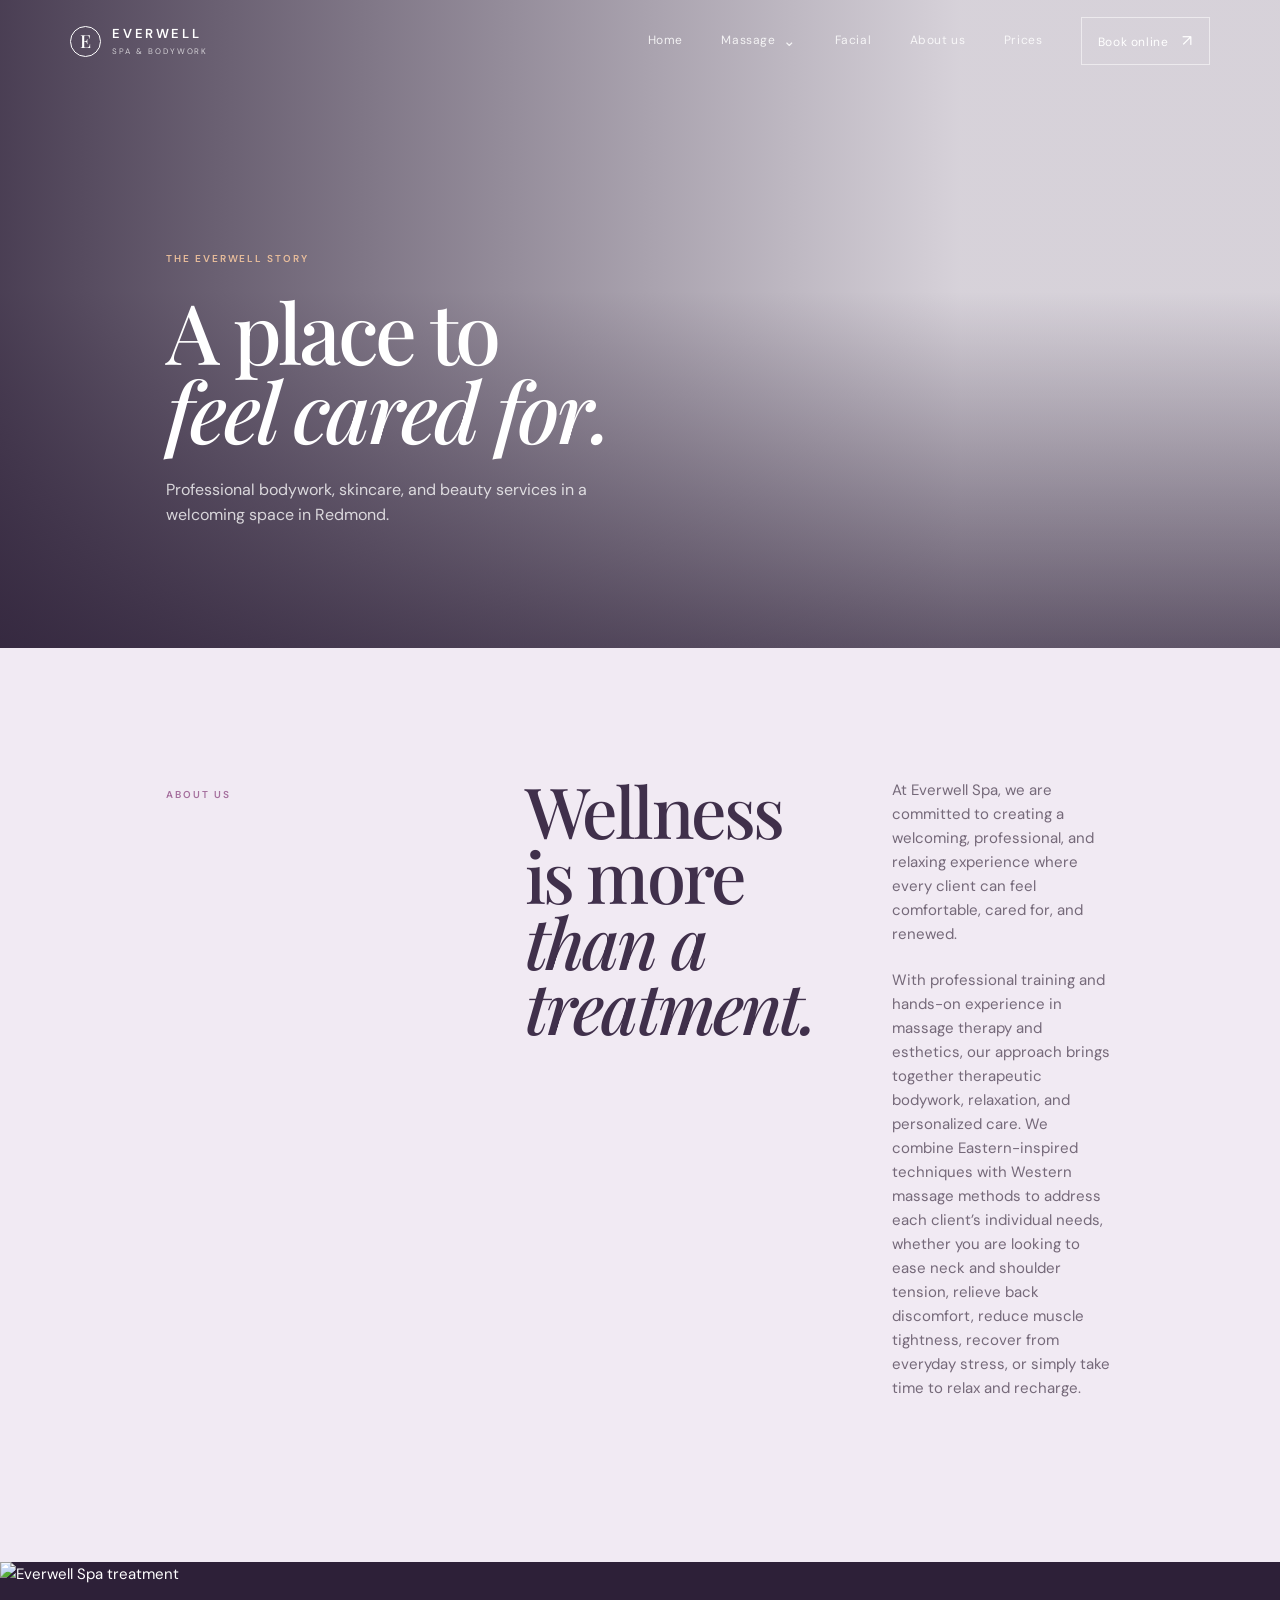
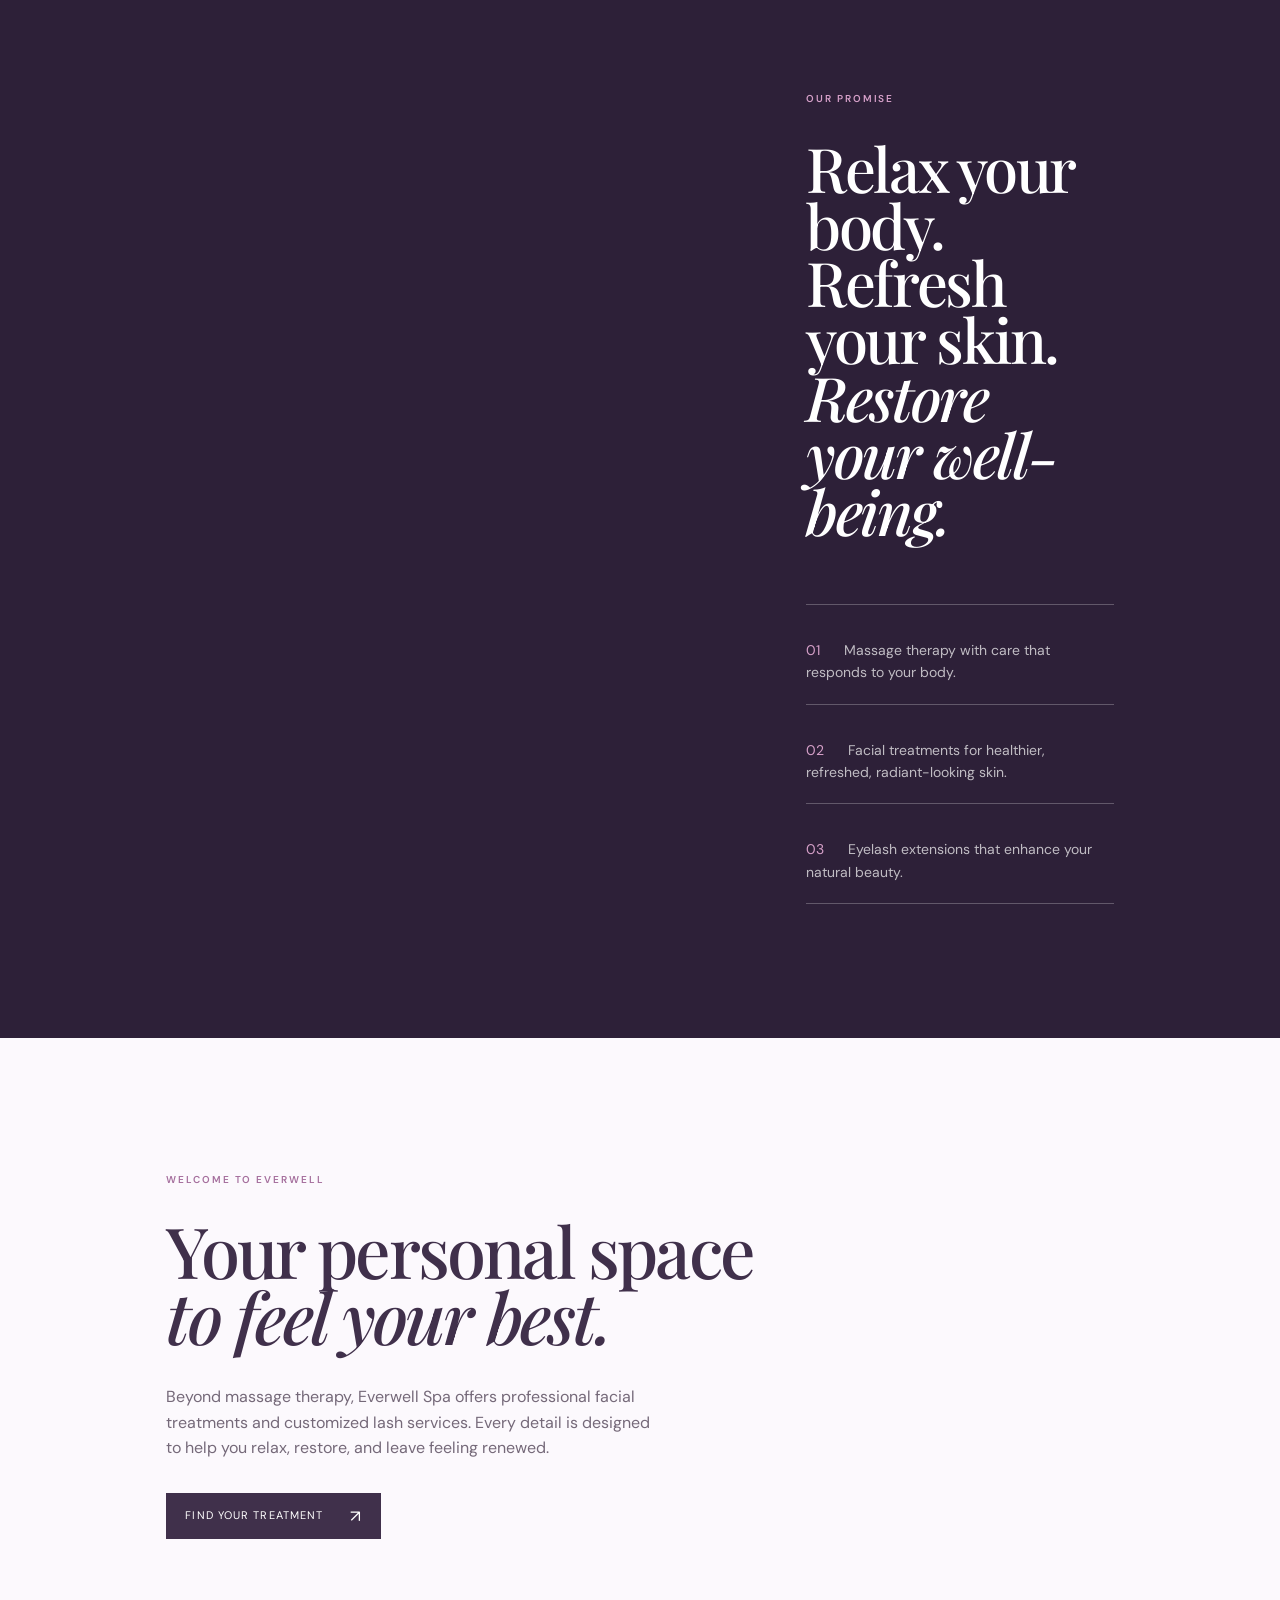
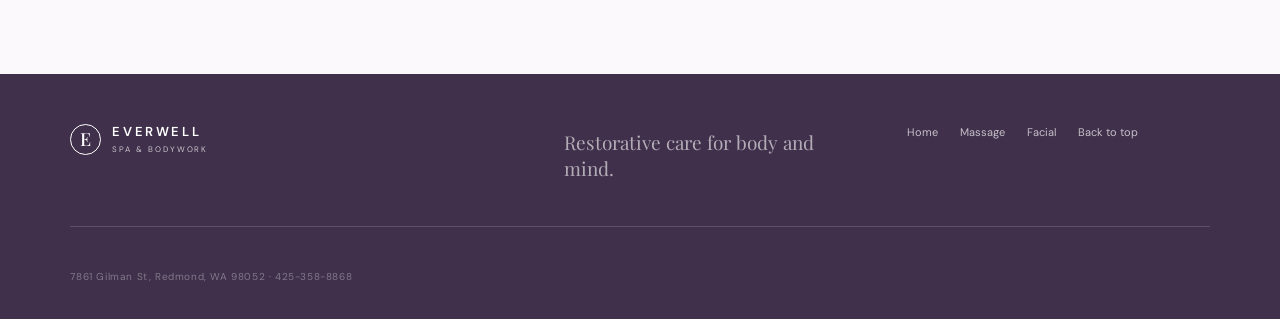
==== about-us.html @ 99bde838 "Build Everwell Spa website" ====
<!doctype html>
<html lang="en">
  <head><meta charset="UTF-8" /><meta name="viewport" content="width=device-width, initial-scale=1.0" /><meta name="description" content="Learn about the welcoming, professional care at Everwell Spa." /><title>About us | Everwell Spa</title><link rel="stylesheet" href="styles.css" /></head>
  <body class="inner-page">
    <header class="site-header inner-header" id="top"><a class="brand" href="index.html"><span class="brand-mark">E</span><span><strong>EVERWELL</strong><small>SPA & BODYWORK</small></span></a><button class="menu-toggle" type="button" aria-expanded="false" aria-controls="site-nav" aria-label="Open navigation"><span></span><span></span></button><nav class="site-nav" id="site-nav" aria-label="Primary navigation"><div class="nav-dropdown"><a class="nav-parent" href="massage-bellevue.html" aria-haspopup="true" aria-expanded="false">Massage <span class="nav-chevron">⌄</span></a><div class="dropdown-menu"><a href="massage-bellevue.html">Massage home</a><a href="swedish-massage.html">Swedish Massage</a><a href="deep-tissue-massage.html">Deep Tissue Massage</a><a href="pain-relief-massage.html">Pain Relief Massage</a><a href="massage-bellevue.html#prices">Lomi Lomi Massage</a><a href="massage-bellevue.html#prices">Lymphatic Detox</a></div></div><a href="facial.html">Facial</a><a href="about-us.html">About us</a><a class="nav-book" href="https://book.squareup.com/appointments/srhrxz4tf86o2h/location/LR74321QV6Y6M/services" target="_blank" rel="noreferrer">Book online <span>↗</span></a></nav></header>
    <main><section class="page-hero about-hero"><div class="page-hero-image"></div><div class="page-hero-overlay"></div><div class="page-hero-content reveal"><p class="eyebrow">The Everwell story</p><h1>A place to<br /><em>feel cared for.</em></h1><p>Professional bodywork, skincare, and beauty services in a welcoming space in Redmond.</p></div></section>
      <section class="about-story section-pad"><div class="section-label">About us</div><div class="about-copy"><h2>Wellness is more<br /><em>than a treatment.</em></h2><div><p>At Everwell Spa, we are committed to creating a welcoming, professional, and relaxing experience where every client can feel comfortable, cared for, and renewed.</p><p>With professional training and hands-on experience in massage therapy and esthetics, our approach brings together therapeutic bodywork, relaxation, and personalized care. We combine Eastern-inspired techniques with Western massage methods to address each client’s individual needs, whether you are looking to ease neck and shoulder tension, relieve back discomfort, reduce muscle tightness, recover from everyday stress, or simply take time to relax and recharge.</p></div></div></section>
      <section class="about-values"><div class="about-value-image"><img src="https://static.wixstatic.com/media/cd5d0b_b638ef2383b34567a41d01e601de0f5a~mv2.jpg/v1/fill/w_980,h_720,al_c,q_85,enc_avif,quality_auto/cd5d0b_b638ef2383b34567a41d01e601de0f5a~mv2.jpg" alt="Everwell Spa treatment" loading="lazy" /></div><div class="about-value-content section-pad"><div class="section-label">Our promise</div><h2>Relax your body.<br />Refresh your skin.<br /><em>Restore your well-being.</em></h2><div class="value-lines"><p><b>01</b> Massage therapy with care that responds to your body.</p><p><b>02</b> Facial treatments for healthier, refreshed, radiant-looking skin.</p><p><b>03</b> Eyelash extensions that enhance your natural beauty.</p></div></div></section>
      <section class="welcome-section section-pad"><div class="section-label">Welcome to Everwell</div><h2>Your personal space<br /><em>to feel your best.</em></h2><p>Beyond massage therapy, Everwell Spa offers professional facial treatments and customized lash services. Every detail is designed to help you relax, restore, and leave feeling renewed.</p><a class="button button-dark" href="https://book.squareup.com/appointments/srhrxz4tf86o2h/location/LR74321QV6Y6M/services" target="_blank" rel="noreferrer">Find your treatment <span>↗</span></a></section></main>
    <footer class="site-footer"><a class="brand footer-brand" href="index.html"><span class="brand-mark">E</span><span><strong>EVERWELL</strong><small>SPA & BODYWORK</small></span></a><p>Restorative care for body and mind.</p><div class="footer-right"><a href="index.html">Home</a><a href="massage-bellevue.html">Massage</a><a href="facial.html">Facial</a><a href="#top">Back to top</a></div><small class="copyright">7861 Gilman St, Redmond, WA 98052 · 425-358-8868</small></footer><script src="script.js"></script>
  </body>
</html>
---- styles.css ----
@import url('https://fonts.googleapis.com/css2?family=DM+Sans:wght@400;500;600&family=Playfair+Display:ital,wght@0,500;0,600;1,500;1,600&display=swap');

:root { --ink: #40304b; --deep: #2d2038; --cream: #f1eaf3; --paper: #fcf9fd; --copper: #a56f9d; --muted: #756979; --line: rgba(64,48,75,.18); --serif: 'Playfair Display', Georgia, serif; --sans: 'DM Sans', Helvetica, sans-serif; }
* { box-sizing: border-box; }
html { scroll-behavior: smooth; }
body { margin: 0; background: var(--paper); color: var(--ink); font-family: var(--sans); font-size: 15px; line-height: 1.6; }
::selection { background: var(--copper); color: white; }
a { color: inherit; text-decoration: none; }
.site-header { height: 82px; padding: 0 5.5vw; display: flex; align-items: center; justify-content: space-between; position: absolute; top: 0; z-index: 5; width: 100%; color: white; }
.brand { display: inline-flex; align-items: center; gap: 11px; letter-spacing: .08em; line-height: 1; }
.brand-mark { border: 1px solid currentColor; width: 31px; height: 31px; border-radius: 50%; display: grid; place-items: center; font: 500 18px var(--serif); letter-spacing: 0; }
.brand strong, .brand small { display: block; }.brand strong { font-size: 13px; font-weight: 600; letter-spacing: .2em; }.brand small { font-size: 8px; letter-spacing: .24em; margin-top: 7px; opacity: .72; }
.site-nav { display: flex; gap: clamp(22px, 3vw, 48px); align-items: center; font-size: 12px; letter-spacing: .05em; }.site-nav > a:not(.nav-book), .nav-parent { opacity: .85; transition: opacity .25s; }.site-nav > a:not(.nav-book):hover, .nav-parent:hover { opacity: 1; }.nav-book { border: 1px solid rgba(255,255,255,.55); padding: 10px 16px; transition: background .25s, color .25s; }.nav-book:hover { color: var(--ink); background: white; }.nav-book span { padding-left: 10px; font-size: 16px; }.menu-toggle { display: none; background: none; border: 0; color: white; }
.nav-dropdown { position: relative; height: 42px; display: flex; align-items: center; }.nav-parent { display: inline-flex; align-items: center; gap: 7px; }.nav-chevron { font-size: 15px; line-height: 1; transition: transform .2s; }.nav-dropdown:hover .nav-chevron, .nav-dropdown:focus-within .nav-chevron, .nav-dropdown.open .nav-chevron { transform: rotate(180deg); }.dropdown-menu { position: absolute; top: 39px; left: -18px; min-width: 220px; padding: 10px 0; background: var(--paper); color: var(--ink); box-shadow: 0 18px 35px rgba(45,32,56,.2); opacity: 0; visibility: hidden; transform: translateY(8px); transition: opacity .2s, transform .2s, visibility .2s; }.nav-dropdown:hover .dropdown-menu, .nav-dropdown:focus-within .dropdown-menu, .nav-dropdown.open .dropdown-menu { opacity: 1; visibility: visible; transform: translateY(0); }.dropdown-menu a { display: block; padding: 10px 18px; font-size: 11px; letter-spacing: .04em; white-space: nowrap; }.dropdown-menu a:hover, .dropdown-menu a:focus { background: var(--cream); color: var(--copper); outline: none; }
.hero { min-height: min(790px, 100vh); height: 800px; position: relative; display: flex; align-items: center; overflow: hidden; color: white; }.hero-image { position: absolute; inset: 0; background: url('https://static.wixstatic.com/media/11062b_701ecff590564465a24fc9c5f63f848a~mv2.jpeg/v1/fill/w_1800,h_1200,al_c,q_85,usm_0.66_1.00_0.01,enc_avif,quality_auto/%E7%A9%B4%E4%BD%8D%E6%8C%89%E6%91%A9.jpg') center/cover; transform: scale(1.01); }.hero-shade { position: absolute; inset: 0; background: linear-gradient(90deg, rgba(16,31,26,.82) 0%, rgba(16,31,26,.4) 48%, rgba(16,31,26,.12) 100%), linear-gradient(0deg, rgba(16,31,26,.5), transparent 45%); }.hero-content { position: relative; z-index: 1; margin-left: 13vw; max-width: 600px; padding-top: 50px; }.eyebrow, .section-label { text-transform: uppercase; letter-spacing: .19em; font-size: 10px; font-weight: 600; }.eyebrow { color: #e8bd9b; margin-bottom: 25px; }.hero h1, h2 { font: 500 clamp(3.6rem, 7vw, 7rem)/.93 var(--serif); letter-spacing: -.04em; margin: 0; }.hero h1 em, h2 em, h3 em { font-style: italic; font-weight: 500; }.hero-copy { max-width: 380px; margin: 34px 0 34px; font-size: 16px; color: rgba(255,255,255,.82); }.button { display: inline-flex; align-items: center; gap: 27px; padding: 14px 19px; font-size: 11px; letter-spacing: .1em; text-transform: uppercase; transition: transform .25s, background .25s; }.button:hover { transform: translateY(-3px); }.button span { font-size: 17px; line-height: 0; }.button-light { background: var(--cream); color: var(--ink); }.hero-note { position: absolute; left: 5.5vw; bottom: 35px; display: flex; align-items: center; gap: 12px; font-size: 10px; letter-spacing: .16em; text-transform: uppercase; opacity: .8; }.line { display: block; height: 1px; width: 40px; background: currentColor; }.scroll-cue { position: absolute; right: 5.5vw; bottom: 35px; display: flex; gap: 15px; align-items: center; font-size: 9px; letter-spacing: .15em; text-transform: uppercase; transform: rotate(90deg) translateX(100%); transform-origin: right center; }.scroll-line { width: 55px; height: 1px; background: white; }
.section-pad { padding-left: 13vw; padding-right: 13vw; }.intro { min-height: 520px; display: grid; grid-template-columns: 1fr 2fr .7fr; gap: 5vw; padding-top: 125px; padding-bottom: 115px; background: var(--paper); }.section-label { color: var(--copper); padding-top: 9px; }.intro-copy h2, .promise h2, .visit h2 { font-size: clamp(3rem, 5.3vw, 5.3rem); }.intro-copy p { max-width: 450px; margin: 36px 0 27px; color: var(--muted); font-size: 16px; }.text-link { display: inline-flex; gap: 14px; color: var(--ink); border-bottom: 1px solid var(--ink); padding-bottom: 5px; font-size: 11px; text-transform: uppercase; letter-spacing: .14em; }.text-link span { font-size: 17px; line-height: 10px; }.intro-aside { border-top: 1px solid var(--line); padding-top: 16px; margin-top: 10px; }.aside-number { font: 20px var(--serif); color: var(--copper); }.intro-aside p { margin-top: 31px; font-family: var(--serif); font-size: 20px; line-height: 1.25; }
.treatments { background: var(--deep); color: white; padding-top: 120px; }.treatments-head { display: grid; grid-template-columns: 1fr 2fr; gap: 5vw; padding-bottom: 70px; }.treatments-head .section-label { color: #d29a75; }.treatments h2 { font-size: clamp(3rem, 5.5vw, 5.2rem); }.section-intro { max-width: 390px; color: rgba(255,255,255,.62); margin: 28px 0 0; }.treatment-grid { display: grid; grid-template-columns: 1.15fr 1fr 1fr; gap: 2px; background: rgba(255,255,255,.18); }.treatment-card { min-height: 605px; position: relative; overflow: hidden; background: var(--deep); }.treatment-card img { position: absolute; inset: 0; width: 100%; height: 100%; object-fit: cover; filter: saturate(.76); transition: transform .8s cubic-bezier(.2,.7,.2,1), filter .5s; }.treatment-card:hover img { transform: scale(1.05); filter: saturate(1); }.treatment-card:after { content: ''; position: absolute; inset: 0; background: linear-gradient(0deg, rgba(13,27,22,.92), rgba(13,27,22,.08) 65%); }.treatment-overlay { position: absolute; z-index: 1; bottom: 0; padding: 36px 38px; }.treatment-overlay > span { color: #d6a27e; font-size: 11px; letter-spacing: .13em; }.treatment-overlay h3 { font: 500 clamp(2.3rem, 4vw, 4rem)/.95 var(--serif); letter-spacing: -.03em; margin: 22px 0 20px; }.treatment-overlay p { color: rgba(255,255,255,.7); max-width: 270px; margin: 0 0 27px; font-size: 14px; }.treatment-overlay a { border-top: 1px solid rgba(255,255,255,.42); display: flex; justify-content: space-between; padding-top: 13px; max-width: 230px; font-size: 10px; letter-spacing: .13em; text-transform: uppercase; }.treatment-overlay a span { font-size: 17px; line-height: 9px; }.service-strip { display: flex; justify-content: space-between; gap: 18px; color: rgba(255,255,255,.53); text-transform: uppercase; letter-spacing: .15em; font-size: 9px; padding: 22px 5.5vw; }
.promise { display: grid; grid-template-columns: .85fr 1.15fr; gap: 10vw; padding-top: 140px; padding-bottom: 150px; background: var(--cream); }.promise-image { height: 670px; overflow: hidden; }.promise-image img { width: 100%; height: 100%; object-fit: cover; }.promise-content { padding-top: 45px; }.promise h2 { margin-top: 26px; }.promise-lead { font: 20px/1.42 var(--serif); max-width: 475px; margin: 33px 0 58px; }.promise-list { border-top: 1px solid var(--line); }.promise-list > div { display: grid; grid-template-columns: 50px 1fr; gap: 14px; padding: 24px 0; border-bottom: 1px solid var(--line); }.promise-list > div > span { color: var(--copper); font-size: 11px; letter-spacing: .12em; }.promise-list h3 { margin: 0; font-size: 14px; font-weight: 600; }.promise-list p { color: var(--muted); margin: 6px 0 0; font-size: 13px; max-width: 430px; }
.visit { min-height: 650px; display: grid; grid-template-columns: 1fr 1fr; background: var(--paper); }.visit-map { position: relative; overflow: hidden; background-color: #dce2dc; background-image: linear-gradient(34deg, transparent 48%, rgba(29,45,39,.12) 49%, transparent 50%), linear-gradient(118deg, transparent 47%, rgba(29,45,39,.09) 48%, transparent 49%), linear-gradient(8deg, transparent 45%, rgba(29,45,39,.08) 46%, transparent 47%); background-size: 165px 125px, 210px 190px, 250px 185px; }.map-cross { position: absolute; height: 1px; width: 300px; background: rgba(29,45,39,.2); transform: rotate(43deg); }.cross-one { left: 17%; top: 28%; }.cross-two { right: 7%; bottom: 30%; transform: rotate(-31deg); }.map-ring { position: absolute; width: 240px; height: 240px; border: 1px solid rgba(184,120,77,.7); border-radius: 50%; top: 29%; left: 34%; }.map-ring:after { content: ''; position: absolute; inset: 24px; border: 1px solid rgba(184,120,77,.35); border-radius: 50%; }.map-label { position: absolute; left: calc(34% + 69px); top: calc(29% + 107px); color: var(--ink); font: 18px var(--serif); transform: rotate(-7deg); }.visit-content { padding-top: 115px; }.visit h2 { margin-top: 26px; }.visit-content > p { color: var(--muted); max-width: 390px; margin: 30px 0; }.visit address { font: 18px/1.45 var(--serif); font-style: normal; }.visit-actions { display: flex; align-items: center; gap: 32px; margin-top: 40px; }.button-dark { background: var(--ink); color: white; }.phone-link { border-bottom: 1px solid var(--ink); padding-bottom: 4px; font-size: 12px; letter-spacing: .06em; }
.site-footer { background: var(--ink); color: white; padding: 50px 5.5vw 34px; display: grid; grid-template-columns: 1.5fr 1fr 1fr; gap: 40px; align-items: start; }.footer-brand { align-self: start; }.site-footer p { color: rgba(255,255,255,.6); margin: 5px 0; font: 19px var(--serif); }.footer-right { display: flex; gap: 22px; font-size: 11px; color: rgba(255,255,255,.7); }.copyright { grid-column: 1 / -1; color: rgba(255,255,255,.35); font-size: 10px; letter-spacing: .06em; padding-top: 42px; border-top: 1px solid rgba(255,255,255,.16); }
.reveal { opacity: 0; transform: translateY(24px); transition: opacity .75s ease-out, transform .75s ease-out; }.reveal.visible { opacity: 1; transform: none; }
@media (max-width: 800px) { .site-header { height: 72px; padding: 0 6vw; }.menu-toggle { display: flex; flex-direction: column; gap: 6px; padding: 10px 0 10px 10px; cursor: pointer; }.menu-toggle span { display: block; width: 24px; height: 1px; background: currentColor; transition: transform .25s; }.site-nav { position: absolute; top: 72px; right: 6vw; left: 6vw; padding: 25px; display: none; flex-direction: column; align-items: stretch; gap: 20px; background: var(--paper); color: var(--ink); box-shadow: 0 12px 30px rgba(0,0,0,.12); }.site-nav.open { display: flex; }.nav-dropdown { height: auto; display: block; }.nav-parent { justify-content: space-between; width: 100%; opacity: 1; }.dropdown-menu { position: static; display: none; opacity: 1; visibility: visible; transform: none; box-shadow: none; background: var(--cream); margin-top: 12px; }.nav-dropdown.open .dropdown-menu { display: block; }.dropdown-menu a { padding: 12px 16px; }.nav-book { text-align: center; border-color: var(--ink); }.hero { min-height: 700px; height: 88vh; }.hero-content { margin-left: 8vw; margin-right: 8vw; }.hero h1 { font-size: clamp(3.4rem, 14vw, 5.5rem); }.hero-copy { font-size: 14px; max-width: 300px; }.hero-note { left: 8vw; bottom: 28px; }.scroll-cue { display: none; }.section-pad { padding-left: 8vw; padding-right: 8vw; }.intro { display: block; padding-top: 85px; padding-bottom: 85px; }.intro-copy { margin-top: 45px; }.intro-copy p { margin-top: 28px; font-size: 15px; }.intro-aside { margin-top: 60px; max-width: 230px; }.treatments { padding-top: 85px; }.treatments-head { display: block; padding-bottom: 46px; }.treatments-head > div:last-child { margin-top: 42px; }.treatment-grid { display: block; }.treatment-card { min-height: 540px; margin-bottom: 2px; }.treatment-overlay { padding: 28px 8vw; }.treatment-overlay h3 { font-size: 3rem; }.service-strip { flex-wrap: wrap; padding: 22px 8vw; line-height: 1.4; }.promise { display: block; padding-top: 85px; padding-bottom: 90px; }.promise-image { height: 460px; margin-bottom: 65px; }.promise-content { padding-top: 0; }.promise-lead { font-size: 18px; margin-bottom: 42px; }.visit { display: flex; flex-direction: column-reverse; }.visit-map { min-height: 380px; }.visit-content { padding-top: 82px; padding-bottom: 85px; }.visit-actions { flex-wrap: wrap; margin-top: 32px; gap: 23px; }.site-footer { display: block; padding: 43px 8vw 30px; }.site-footer p { margin: 30px 0; }.footer-right { flex-wrap: wrap; }.copyright { display: block; margin-top: 43px; }.brand strong { font-size: 12px; } }
@media (prefers-reduced-motion: reduce) { html { scroll-behavior: auto; }.reveal { opacity: 1; transform: none; transition: none; }.treatment-card img, .button { transition: none; } }

/* Shared inner-page layouts */
.inner-page { background: var(--paper); }.inner-header { position: absolute; }.page-hero { min-height: 620px; height: 72vh; position: relative; display: flex; align-items: end; overflow: hidden; color: white; }.page-hero-image { position: absolute; inset: 0; background-position: center; background-size: cover; }.massage-hero .page-hero-image { background-image: url('https://static.wixstatic.com/media/cd5d0b_b638ef2383b34567a41d01e601de0f5a~mv2.jpg/v1/fill/w_1600,h_1000,al_c,q_85,enc_avif,quality_auto/cd5d0b_b638ef2383b34567a41d01e601de0f5a~mv2.jpg'); }.facial-hero .page-hero-image { background-image: url('https://static.wixstatic.com/media/11062b_ef638a1bfa2f4cfe912e440c74a0d75c~mv2.jpg/v1/fill/w_1600,h_1000,al_c,q_85,enc_avif,quality_auto/11062b_ef638a1bfa2f4cfe912e440c74a0d75c~mv2.jpg'); }.about-hero .page-hero-image { background-image: url('https://static.wixstatic.com/media/11062b_4c246fea03464ad49f456f1b60b57f42~mv2.jpg/v1/fill/w_1600,h_1000,al_c,q_85,enc_avif,quality_auto/11062b_4c246fea03464ad49f456f1b60b57f42~mv2.jpg'); }.page-hero-overlay { position: absolute; inset: 0; background: linear-gradient(90deg, rgba(45,32,56,.86), rgba(45,32,56,.18) 75%), linear-gradient(0deg, rgba(45,32,56,.7), transparent 55%); }.page-hero-content { position: relative; z-index: 1; margin: 0 13vw 90px; max-width: 700px; }.page-hero h1 { font: 500 clamp(3.5rem, 6.5vw, 6.8rem)/.94 var(--serif); letter-spacing: -.04em; margin: 18px 0 28px; }.page-hero-content > p:last-of-type { max-width: 450px; color: rgba(255,255,255,.78); font-size: 16px; margin-bottom: 30px; }
.benefit-section { padding-top: 120px; padding-bottom: 130px; background: var(--cream); }.benefit-grid { margin-left: 25%; margin-top: 52px; display: grid; grid-template-columns: 1fr 1fr; gap: 0 7vw; }.benefit-grid article { border-top: 1px solid var(--line); padding: 22px 0 42px; }.benefit-grid article > span { color: var(--copper); font-size: 11px; letter-spacing: .12em; }.benefit-grid h2 { font-size: clamp(2.1rem, 3.2vw, 3.4rem); margin: 25px 0 22px; }.benefit-grid p { max-width: 330px; color: var(--muted); font-size: 14px; margin: 0; }
.service-menu { background: var(--deep); color: white; display: grid; grid-template-columns: 1fr 1fr; gap: 8vw; padding-top: 125px; padding-bottom: 130px; }.service-menu .section-label { color: #d6a0c9; }.service-menu h2 { margin-top: 35px; font-size: clamp(3.5rem, 5.6vw, 5.5rem); }.service-links { padding-top: 15px; }.service-links a { display: flex; align-items: center; justify-content: space-between; border-bottom: 1px solid rgba(255,255,255,.27); padding: 24px 0; font: 22px var(--serif); transition: color .25s, padding .25s; }.service-links a:hover { color: #dbadd1; padding-left: 10px; }.service-links b { font: 18px var(--sans); color: #d6a0c9; }
.price-section { padding-top: 120px; padding-bottom: 125px; }.price-list { margin: 45px 0 0 25%; border-top: 1px solid var(--line); }.price-row { display: flex; justify-content: space-between; align-items: center; gap: 30px; border-bottom: 1px solid var(--line); padding: 23px 0; }.price-row h3 { font-size: 16px; margin: 0; }.price-row p { color: var(--muted); font-size: 12px; margin: 4px 0 0; }.price-row strong { font: 19px var(--serif); white-space: nowrap; }.price-row strong small { font: 12px var(--sans); color: var(--muted); }
.cta-band { display: flex; align-items: end; justify-content: space-between; gap: 30px; padding: 95px 13vw; background: var(--deep); color: white; }.cta-band .section-label { color: #d6a0c9; }.cta-band h2 { margin-top: 28px; font-size: clamp(3.3rem, 5.2vw, 5rem); }
.facial-intro { display: grid; grid-template-columns: 1fr 2fr; gap: 5vw; padding-top: 125px; padding-bottom: 110px; background: var(--cream); }.facial-intro-copy h2, .skin-needs h2, .about-story h2, .welcome-section h2 { font-size: clamp(3.1rem, 5.5vw, 5.5rem); }.facial-intro-copy p { max-width: 520px; color: var(--muted); font-size: 16px; margin: 33px 0 0; }.facial-grid { display: grid; grid-template-columns: 1fr 1fr; gap: 2px; padding-left: 8vw; padding-right: 8vw; background: var(--paper); }.facial-grid article { padding-bottom: 52px; }.facial-grid article img { display: block; width: 100%; height: 480px; object-fit: cover; margin-bottom: 26px; }.facial-grid article:nth-child(2n) { padding-top: 110px; }.facial-grid h3 { font: 500 32px var(--serif); margin: 0 0 8px; }.facial-grid h3 em { font-style: italic; }.facial-grid p { max-width: 310px; color: var(--muted); font-size: 14px; margin: 0; }.skin-needs { display: grid; grid-template-columns: 1fr 2fr; gap: 5vw; padding-top: 120px; padding-bottom: 130px; background: var(--cream); }.skin-needs-content ul { columns: 2; padding: 0; margin: 0 0 35px; list-style: none; border-top: 1px solid var(--line); }.skin-needs-content li { border-bottom: 1px solid var(--line); padding: 14px 0; font-size: 14px; break-inside: avoid; }.skin-needs-content li:before { content: '•'; color: var(--copper); margin-right: 10px; }.skin-needs-content > p { color: var(--muted); max-width: 500px; font-size: 14px; }
.about-story { display: grid; grid-template-columns: 1fr 2fr; gap: 5vw; padding-top: 130px; padding-bottom: 140px; background: var(--cream); }.about-copy { display: grid; grid-template-columns: 1fr 1fr; gap: 6vw; }.about-copy h2 { margin: 0; }.about-copy p { color: var(--muted); font-size: 15px; margin: 0 0 22px; }.about-values { display: grid; grid-template-columns: 1fr 1fr; background: var(--deep); color: white; }.about-value-image { min-height: 650px; }.about-value-image img { width: 100%; height: 100%; object-fit: cover; }.about-value-content { padding-top: 120px; padding-bottom: 120px; }.about-value-content .section-label { color: #d6a0c9; }.about-value-content h2 { font-size: clamp(2.9rem, 4.8vw, 4.8rem); margin-top: 32px; }.value-lines { margin-top: 65px; border-top: 1px solid rgba(255,255,255,.25); }.value-lines p { border-bottom: 1px solid rgba(255,255,255,.25); padding: 20px 0; color: rgba(255,255,255,.7); font-size: 14px; }.value-lines b { color: #d6a0c9; margin-right: 20px; font-weight: 400; }.welcome-section { padding-top: 125px; padding-bottom: 135px; }.welcome-section h2 { margin-top: 30px; }.welcome-section > p { max-width: 490px; color: var(--muted); font-size: 16px; margin: 35px 0 32px; }
.detail-hero { min-height: 580px; height: 68vh; position: relative; display: flex; align-items: end; overflow: hidden; color: white; background-position: center; background-size: cover; }.swedish-detail { background-image: url('https://static.wixstatic.com/media/cd5d0b_62c6dcdee788470e8741163ac56c5c6e~mv2.jpg/v1/fill/w_1600,h_700,al_c,q_80,enc_avif,quality_auto/1751484974657.jpg'); }.deep-detail { background-image: url('https://static.wixstatic.com/media/cd5d0b_0706d866e4174e6b9c46711a4c97f51b~mv2.jpg/v1/fill/w_1600,h_700,al_c,q_80,enc_avif,quality_auto/deep-tissue-massage-shoreline.jpg'); }.pain-detail { background-image: url('https://static.wixstatic.com/media/cd5d0b_f00ed6d5220c4dc69475ea10645d7dd3~mv2.jpg/v1/fill/w_1600,h_700,al_c,q_80,enc_avif,quality_auto/1752543913063.jpg'); }.detail-benefits { padding-top: 120px; padding-bottom: 125px; background: var(--cream); }
.price-hero .page-hero-image { background-image: url('https://static.wixstatic.com/media/11062b_ef638a1bfa2f4cfe912e440c74a0d75c~mv2.jpg/v1/fill/w_1800,h_1100,al_c,q_85,enc_avif,quality_auto/11062b_ef638a1bfa2f4cfe912e440c74a0d75c~mv2.jpg'); }.price-intro { display: grid; grid-template-columns: 1fr 1fr; gap: 8vw; margin: 45px 0 65px 25%; align-items: end; }.price-intro h2 { font-size: clamp(3rem, 5vw, 5rem); }.price-intro p { max-width: 420px; color: var(--muted); font-size: 15px; margin: 0; }.standalone-prices .price-list { margin-top: 0; }.price-notes { display: grid; grid-template-columns: 1fr 2fr; gap: 5vw; padding-top: 110px; padding-bottom: 125px; background: var(--cream); }.price-notes h2 { margin-top: 27px; font-size: clamp(3rem, 5vw, 5rem); }.price-note-grid { display: grid; grid-template-columns: repeat(3, 1fr); gap: 2vw; border-top: 1px solid var(--line); }.price-note-grid article { border-bottom: 1px solid var(--line); padding: 22px 0 28px; }.price-note-grid h3 { font-size: 15px; margin: 0 0 12px; }.price-note-grid p { color: var(--muted); font-size: 13px; margin: 0; }
.price-hero .page-hero-image { background-image: url('https://static.wixstatic.com/media/11062b_132ee88e47e44f83a93686dcce38251a~mv2.jpg/v1/fill/w_1800,h_1100,al_c,q_85,enc_avif,quality_auto/%E7%83%AD%E7%9F%B3%E6%8C%89%E6%91%A9%E8%AA%B2%E7%A8%8B.jpg'); }.price-notes > div:first-child img { display: block; width: 100%; max-width: 280px; aspect-ratio: 3 / 2; object-fit: cover; margin-top: 48px; }.price-note-grid article { min-height: 125px; }
@media (max-width: 800px) { .page-hero { min-height: 680px; height: 88vh; }.page-hero-content { margin: 0 8vw 70px; }.page-hero h1 { font-size: clamp(3.4rem, 13vw, 5.2rem); }.benefit-section, .service-menu, .price-section, .facial-intro, .skin-needs, .about-story, .welcome-section, .price-notes { padding-top: 85px; padding-bottom: 85px; }.benefit-grid, .price-list { margin-left: 0; }.benefit-grid { display: block; margin-top: 45px; }.benefit-grid article { padding-bottom: 35px; }.service-menu { display: block; }.service-menu h2 { margin: 32px 0 35px; }.service-links a { font-size: 19px; }.price-intro { display: block; margin: 43px 0 45px; }.price-intro p { margin-top: 28px; }.price-row { align-items: start; padding: 19px 0; }.price-row strong { font-size: 16px; }.price-row strong small { display: block; margin-top: 2px; }.price-notes { display: block; }.price-notes h2 { margin-bottom: 43px; }.price-note-grid { display: block; }.price-note-grid article { padding: 19px 0 24px; }.cta-band { display: block; padding: 75px 8vw; }.cta-band .button { margin-top: 30px; }.facial-intro, .skin-needs, .about-story { display: block; }.facial-intro-copy, .skin-needs-content, .about-copy { margin-top: 43px; }.facial-grid { display: block; padding: 0 8vw; }.facial-grid article, .facial-grid article:nth-child(2n) { padding-top: 0; padding-bottom: 50px; }.facial-grid article img { height: 430px; }.skin-needs-content ul { columns: 1; }.about-copy { display: block; }.about-copy h2 { margin-bottom: 35px; }.about-values { display: block; }.about-value-image { min-height: 400px; }.about-value-content { padding-top: 85px; padding-bottom: 85px; }.value-lines { margin-top: 45px; } }
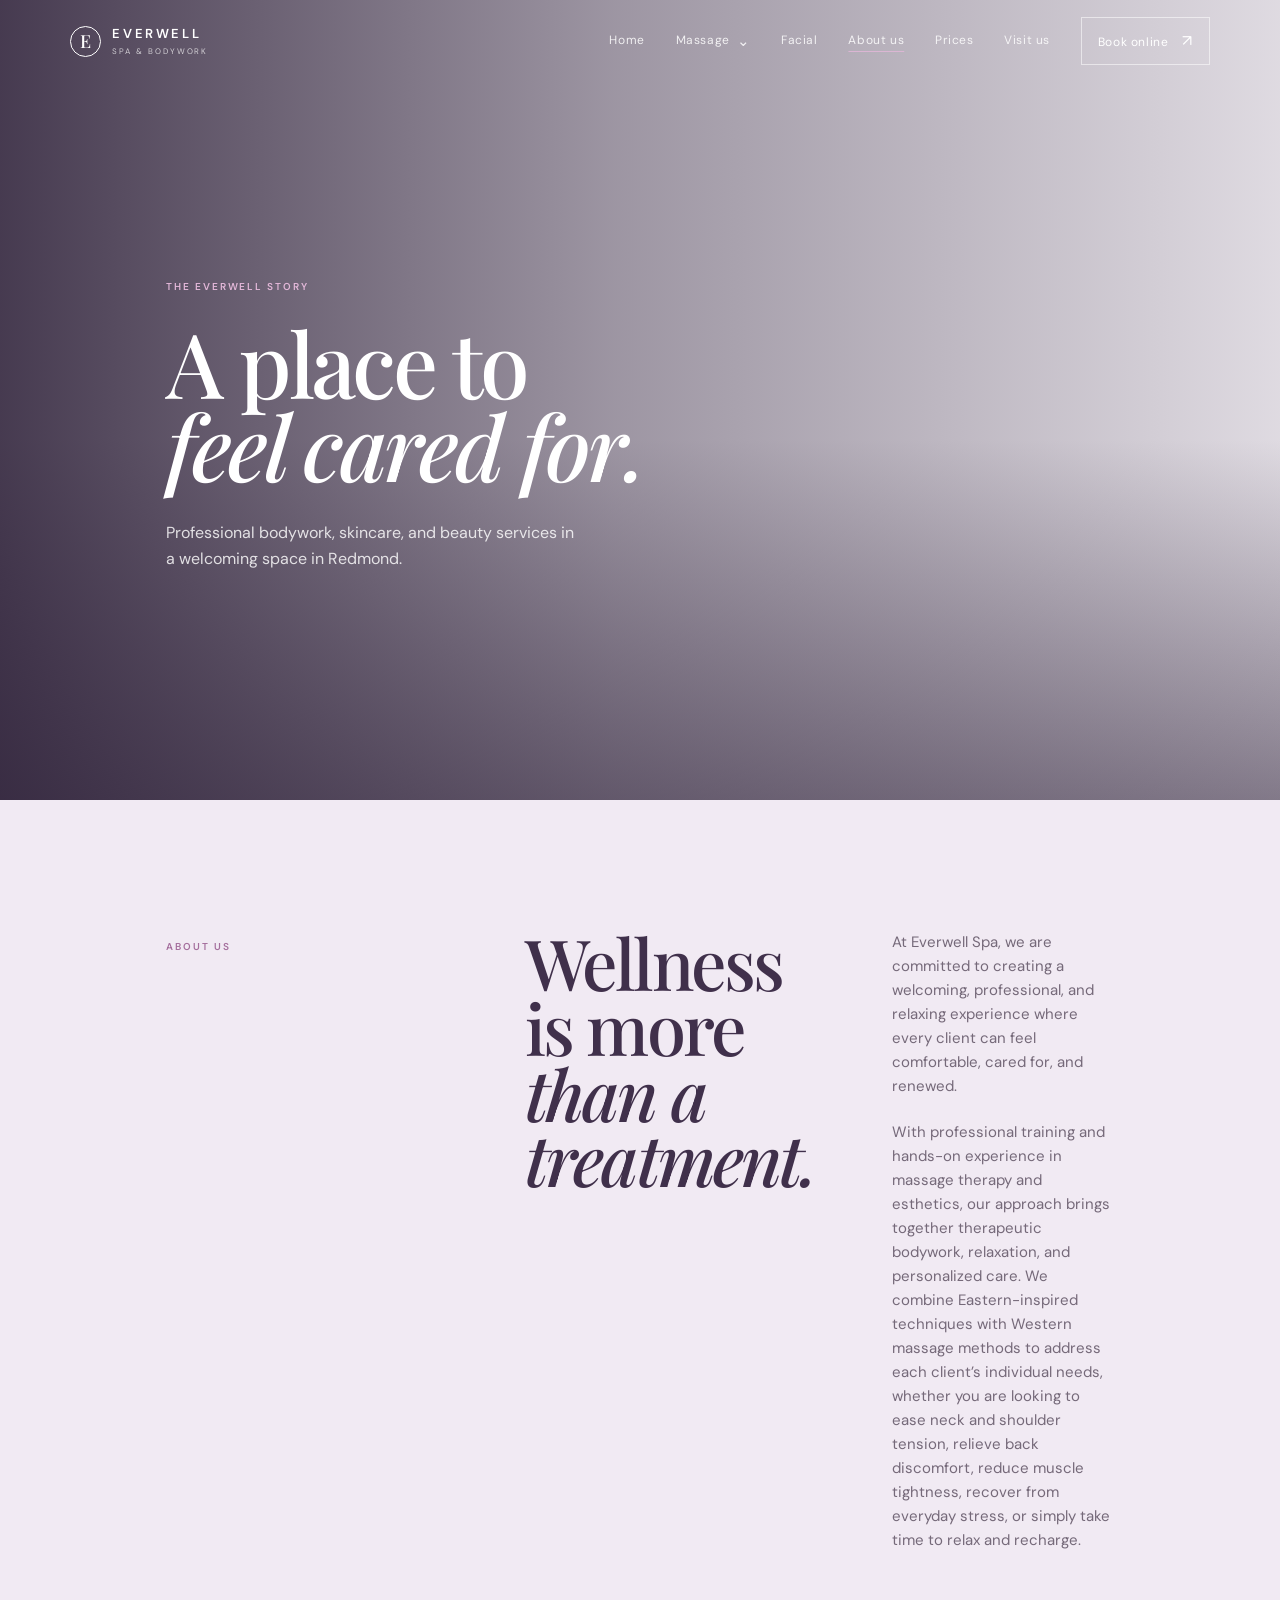
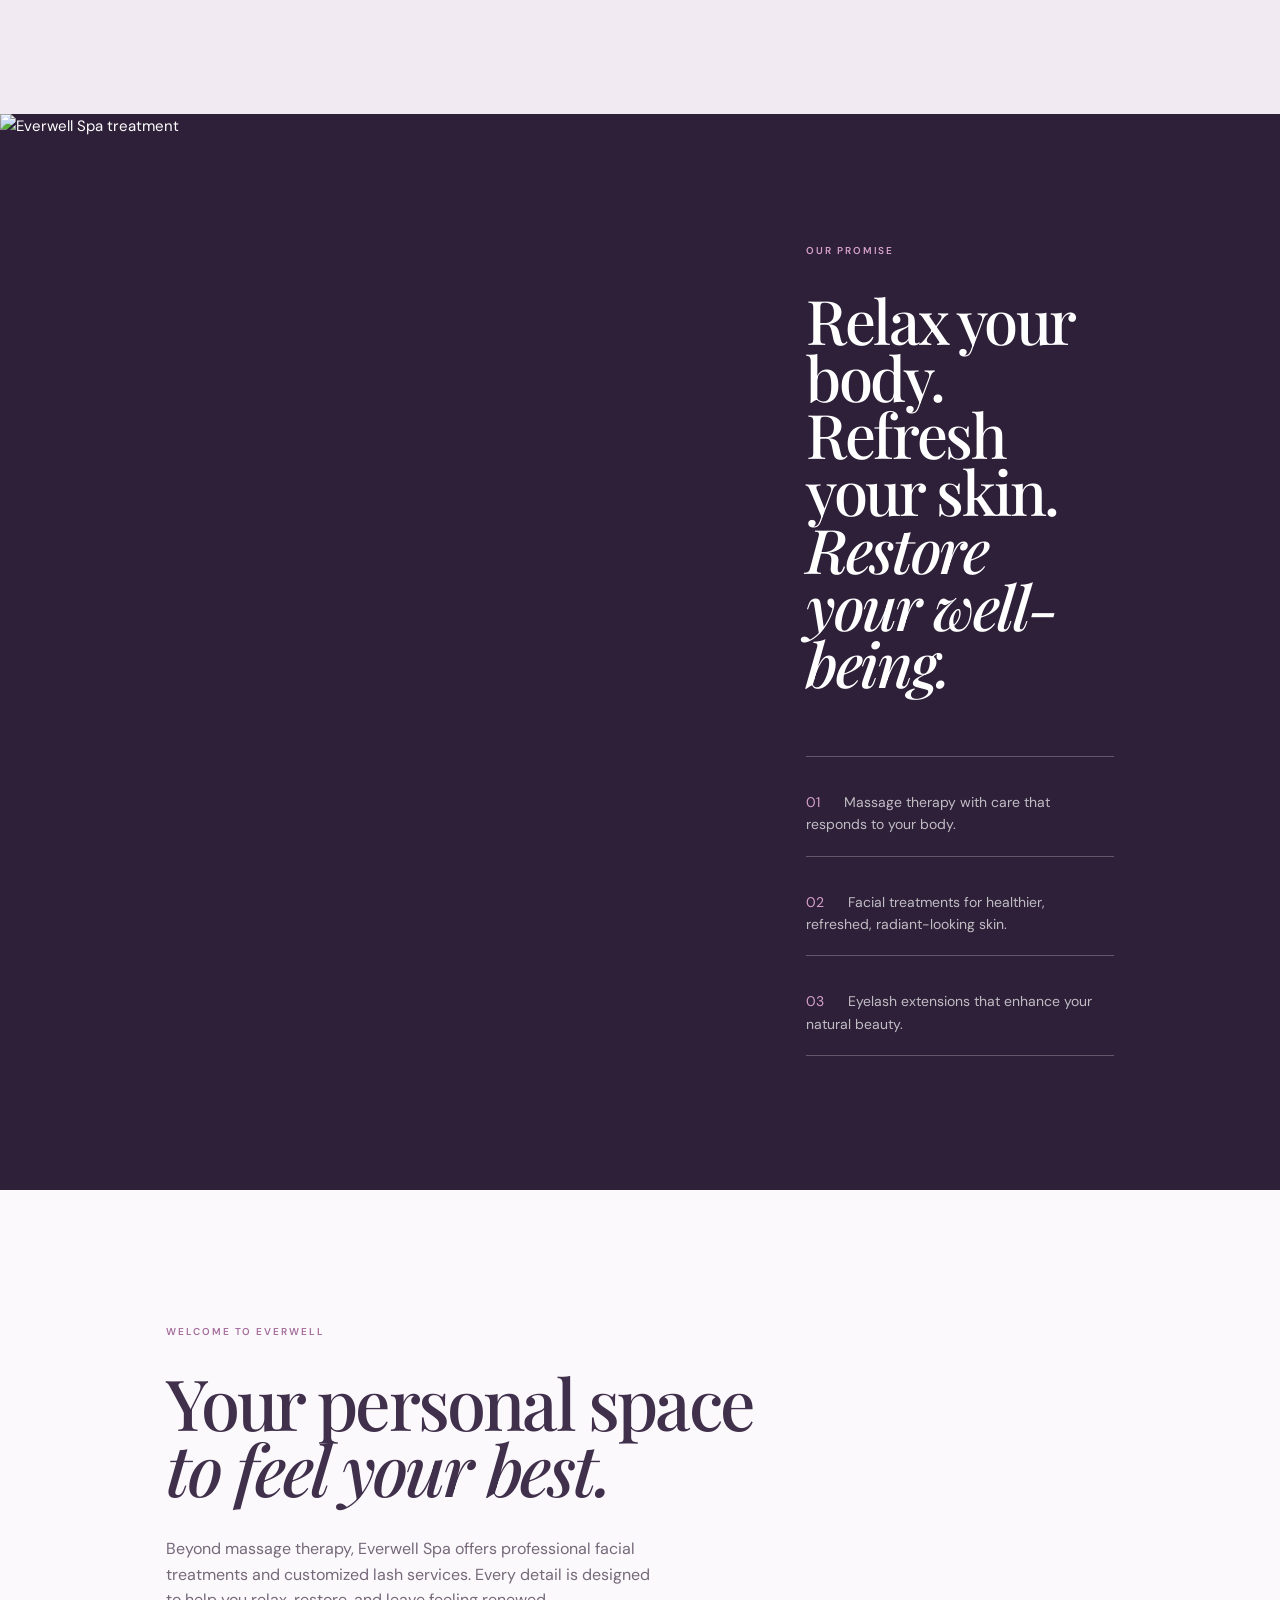
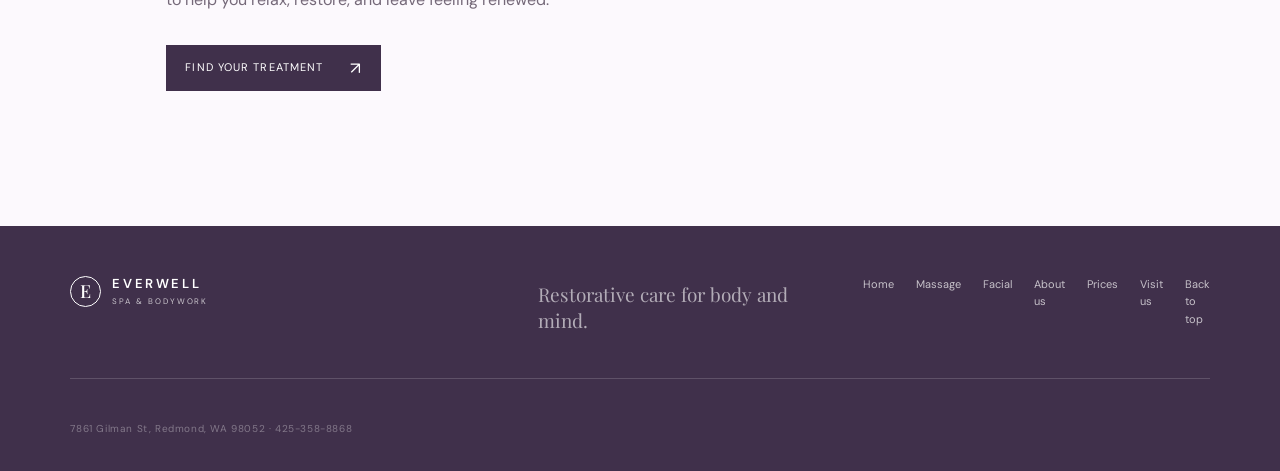
==== commit 6d38d0d7: "Update booking links and improve service SEO" ====
--- a/about-us.html
+++ b/about-us.html
@@ -2,11 +2,11 @@
 <html lang="en">
   <head><meta charset="UTF-8" /><meta name="viewport" content="width=device-width, initial-scale=1.0" /><meta name="description" content="Learn about the welcoming, professional care at Everwell Spa." /><title>About us | Everwell Spa</title><link rel="stylesheet" href="styles.css" /></head>
   <body class="inner-page">
-    <header class="site-header inner-header" id="top"><a class="brand" href="index.html"><span class="brand-mark">E</span><span><strong>EVERWELL</strong><small>SPA & BODYWORK</small></span></a><button class="menu-toggle" type="button" aria-expanded="false" aria-controls="site-nav" aria-label="Open navigation"><span></span><span></span></button><nav class="site-nav" id="site-nav" aria-label="Primary navigation"><div class="nav-dropdown"><a class="nav-parent" href="massage-bellevue.html" aria-haspopup="true" aria-expanded="false">Massage <span class="nav-chevron">⌄</span></a><div class="dropdown-menu"><a href="massage-bellevue.html">Massage home</a><a href="swedish-massage.html">Swedish Massage</a><a href="deep-tissue-massage.html">Deep Tissue Massage</a><a href="pain-relief-massage.html">Pain Relief Massage</a><a href="massage-bellevue.html#prices">Lomi Lomi Massage</a><a href="massage-bellevue.html#prices">Lymphatic Detox</a></div></div><a href="facial.html">Facial</a><a href="about-us.html">About us</a><a class="nav-book" href="https://book.squareup.com/appointments/srhrxz4tf86o2h/location/LR74321QV6Y6M/services" target="_blank" rel="noreferrer">Book online <span>↗</span></a></nav></header>
+    <header class="site-header inner-header" id="top"><a class="brand" href="index.html"><span class="brand-mark">E</span><span><strong>EVERWELL</strong><small>SPA & BODYWORK</small></span></a><button class="menu-toggle" type="button" aria-expanded="false" aria-controls="site-nav" aria-label="Open navigation"><span></span><span></span></button><nav class="site-nav" id="site-nav" aria-label="Primary navigation"><div class="nav-dropdown"><a class="nav-parent" href="massage-bellevue.html" aria-haspopup="true" aria-expanded="false">Massage <span class="nav-chevron">⌄</span></a><div class="dropdown-menu"><a href="massage-bellevue.html">Massage home</a><a href="swedish-massage.html">Swedish Massage</a><a href="deep-tissue-massage.html">Deep Tissue Massage</a><a href="pain-relief-massage.html">Pain Relief Massage</a><a href="massage-bellevue.html#prices">Lomi Lomi Massage</a><a href="massage-bellevue.html#prices">Lymphatic Detox</a></div></div><a href="facial.html">Facial</a><a href="about-us.html">About us</a><a class="nav-book" href="https://book.squareup.com/appointments/l92gg4wokn3pt9/location/LST0HAY66RVN9/services" target="_blank" rel="noreferrer">Book online <span>↗</span></a></nav></header>
     <main><section class="page-hero about-hero"><div class="page-hero-image"></div><div class="page-hero-overlay"></div><div class="page-hero-content reveal"><p class="eyebrow">The Everwell story</p><h1>A place to<br /><em>feel cared for.</em></h1><p>Professional bodywork, skincare, and beauty services in a welcoming space in Redmond.</p></div></section>
       <section class="about-story section-pad"><div class="section-label">About us</div><div class="about-copy"><h2>Wellness is more<br /><em>than a treatment.</em></h2><div><p>At Everwell Spa, we are committed to creating a welcoming, professional, and relaxing experience where every client can feel comfortable, cared for, and renewed.</p><p>With professional training and hands-on experience in massage therapy and esthetics, our approach brings together therapeutic bodywork, relaxation, and personalized care. We combine Eastern-inspired techniques with Western massage methods to address each client’s individual needs, whether you are looking to ease neck and shoulder tension, relieve back discomfort, reduce muscle tightness, recover from everyday stress, or simply take time to relax and recharge.</p></div></div></section>
       <section class="about-values"><div class="about-value-image"><img src="https://static.wixstatic.com/media/cd5d0b_b638ef2383b34567a41d01e601de0f5a~mv2.jpg/v1/fill/w_980,h_720,al_c,q_85,enc_avif,quality_auto/cd5d0b_b638ef2383b34567a41d01e601de0f5a~mv2.jpg" alt="Everwell Spa treatment" loading="lazy" /></div><div class="about-value-content section-pad"><div class="section-label">Our promise</div><h2>Relax your body.<br />Refresh your skin.<br /><em>Restore your well-being.</em></h2><div class="value-lines"><p><b>01</b> Massage therapy with care that responds to your body.</p><p><b>02</b> Facial treatments for healthier, refreshed, radiant-looking skin.</p><p><b>03</b> Eyelash extensions that enhance your natural beauty.</p></div></div></section>
-      <section class="welcome-section section-pad"><div class="section-label">Welcome to Everwell</div><h2>Your personal space<br /><em>to feel your best.</em></h2><p>Beyond massage therapy, Everwell Spa offers professional facial treatments and customized lash services. Every detail is designed to help you relax, restore, and leave feeling renewed.</p><a class="button button-dark" href="https://book.squareup.com/appointments/srhrxz4tf86o2h/location/LR74321QV6Y6M/services" target="_blank" rel="noreferrer">Find your treatment <span>↗</span></a></section></main>
+      <section class="welcome-section section-pad"><div class="section-label">Welcome to Everwell</div><h2>Your personal space<br /><em>to feel your best.</em></h2><p>Beyond massage therapy, Everwell Spa offers professional facial treatments and customized lash services. Every detail is designed to help you relax, restore, and leave feeling renewed.</p><a class="button button-dark" href="https://book.squareup.com/appointments/l92gg4wokn3pt9/location/LST0HAY66RVN9/services" target="_blank" rel="noreferrer">Find your treatment <span>↗</span></a></section></main>
     <footer class="site-footer"><a class="brand footer-brand" href="index.html"><span class="brand-mark">E</span><span><strong>EVERWELL</strong><small>SPA & BODYWORK</small></span></a><p>Restorative care for body and mind.</p><div class="footer-right"><a href="index.html">Home</a><a href="massage-bellevue.html">Massage</a><a href="facial.html">Facial</a><a href="#top">Back to top</a></div><small class="copyright">7861 Gilman St, Redmond, WA 98052 · 425-358-8868</small></footer><script src="script.js"></script>
   </body>
 </html>
--- a/styles.css
+++ b/styles.css
@@ -1,36 +1,41 @@
 @import url('https://fonts.googleapis.com/css2?family=DM+Sans:wght@400;500;600&family=Playfair+Display:ital,wght@0,500;0,600;1,500;1,600&display=swap');
 
-:root { --ink: #40304b; --deep: #2d2038; --cream: #f1eaf3; --paper: #fcf9fd; --copper: #a56f9d; --muted: #756979; --line: rgba(64,48,75,.18); --serif: 'Playfair Display', Georgia, serif; --sans: 'DM Sans', Helvetica, sans-serif; }
+:root { --ink: #40304b; --deep: #2d2038; --cream: #f1eaf3; --paper: #fcf9fd; --copper: #a56f9d; --muted: #756979; --line: rgba(64,48,75,.18); --accent-on-dark: #e2b7d8; --text-on-dark: rgba(255,255,255,.78); --focus: #d9a9ce; --serif: 'Playfair Display', Georgia, serif; --sans: 'DM Sans', Helvetica, sans-serif; }
 * { box-sizing: border-box; }
 html { scroll-behavior: smooth; }
 body { margin: 0; background: var(--paper); color: var(--ink); font-family: var(--sans); font-size: 15px; line-height: 1.6; }
 ::selection { background: var(--copper); color: white; }
 a { color: inherit; text-decoration: none; }
+.skip-link { position: fixed; top: 12px; left: 12px; z-index: 100; padding: 11px 16px; background: var(--paper); color: var(--ink); font-weight: 600; transform: translateY(-160%); transition: transform .2s ease-out; }.skip-link:focus { transform: translateY(0); }
+:focus-visible { outline: 3px solid var(--focus); outline-offset: 4px; }
 .site-header { height: 82px; padding: 0 5.5vw; display: flex; align-items: center; justify-content: space-between; position: absolute; top: 0; z-index: 5; width: 100%; color: white; }
 .brand { display: inline-flex; align-items: center; gap: 11px; letter-spacing: .08em; line-height: 1; }
 .brand-mark { border: 1px solid currentColor; width: 31px; height: 31px; border-radius: 50%; display: grid; place-items: center; font: 500 18px var(--serif); letter-spacing: 0; }
 .brand strong, .brand small { display: block; }.brand strong { font-size: 13px; font-weight: 600; letter-spacing: .2em; }.brand small { font-size: 8px; letter-spacing: .24em; margin-top: 7px; opacity: .72; }
-.site-nav { display: flex; gap: clamp(22px, 3vw, 48px); align-items: center; font-size: 12px; letter-spacing: .05em; }.site-nav > a:not(.nav-book), .nav-parent { opacity: .85; transition: opacity .25s; }.site-nav > a:not(.nav-book):hover, .nav-parent:hover { opacity: 1; }.nav-book { border: 1px solid rgba(255,255,255,.55); padding: 10px 16px; transition: background .25s, color .25s; }.nav-book:hover { color: var(--ink); background: white; }.nav-book span { padding-left: 10px; font-size: 16px; }.menu-toggle { display: none; background: none; border: 0; color: white; }
+.site-nav { display: flex; gap: clamp(18px, 2.4vw, 40px); align-items: center; font-size: 12px; letter-spacing: .05em; }.site-nav > a:not(.nav-book), .nav-parent { opacity: .85; transition: opacity .25s; }.site-nav > a:not(.nav-book):hover, .nav-parent:hover, .site-nav [aria-current="page"], .nav-parent[data-section-current="true"] { opacity: 1; }.site-nav [aria-current="page"], .nav-parent[data-section-current="true"] { text-decoration: underline; text-decoration-color: var(--accent-on-dark); text-underline-offset: 7px; }.nav-book { border: 1px solid rgba(255,255,255,.55); padding: 10px 16px; min-height: 44px; transition: background .25s, color .25s; }.nav-book:hover { color: var(--ink); background: white; }.nav-book span { padding-left: 10px; font-size: 16px; }.menu-toggle { display: none; background: none; border: 0; color: white; }
 .nav-dropdown { position: relative; height: 42px; display: flex; align-items: center; }.nav-parent { display: inline-flex; align-items: center; gap: 7px; }.nav-chevron { font-size: 15px; line-height: 1; transition: transform .2s; }.nav-dropdown:hover .nav-chevron, .nav-dropdown:focus-within .nav-chevron, .nav-dropdown.open .nav-chevron { transform: rotate(180deg); }.dropdown-menu { position: absolute; top: 39px; left: -18px; min-width: 220px; padding: 10px 0; background: var(--paper); color: var(--ink); box-shadow: 0 18px 35px rgba(45,32,56,.2); opacity: 0; visibility: hidden; transform: translateY(8px); transition: opacity .2s, transform .2s, visibility .2s; }.nav-dropdown:hover .dropdown-menu, .nav-dropdown:focus-within .dropdown-menu, .nav-dropdown.open .dropdown-menu { opacity: 1; visibility: visible; transform: translateY(0); }.dropdown-menu a { display: block; padding: 10px 18px; font-size: 11px; letter-spacing: .04em; white-space: nowrap; }.dropdown-menu a:hover, .dropdown-menu a:focus { background: var(--cream); color: var(--copper); outline: none; }
-.hero { min-height: min(790px, 100vh); height: 800px; position: relative; display: flex; align-items: center; overflow: hidden; color: white; }.hero-image { position: absolute; inset: 0; background: url('https://static.wixstatic.com/media/11062b_701ecff590564465a24fc9c5f63f848a~mv2.jpeg/v1/fill/w_1800,h_1200,al_c,q_85,usm_0.66_1.00_0.01,enc_avif,quality_auto/%E7%A9%B4%E4%BD%8D%E6%8C%89%E6%91%A9.jpg') center/cover; transform: scale(1.01); }.hero-shade { position: absolute; inset: 0; background: linear-gradient(90deg, rgba(16,31,26,.82) 0%, rgba(16,31,26,.4) 48%, rgba(16,31,26,.12) 100%), linear-gradient(0deg, rgba(16,31,26,.5), transparent 45%); }.hero-content { position: relative; z-index: 1; margin-left: 13vw; max-width: 600px; padding-top: 50px; }.eyebrow, .section-label { text-transform: uppercase; letter-spacing: .19em; font-size: 10px; font-weight: 600; }.eyebrow { color: #e8bd9b; margin-bottom: 25px; }.hero h1, h2 { font: 500 clamp(3.6rem, 7vw, 7rem)/.93 var(--serif); letter-spacing: -.04em; margin: 0; }.hero h1 em, h2 em, h3 em { font-style: italic; font-weight: 500; }.hero-copy { max-width: 380px; margin: 34px 0 34px; font-size: 16px; color: rgba(255,255,255,.82); }.button { display: inline-flex; align-items: center; gap: 27px; padding: 14px 19px; font-size: 11px; letter-spacing: .1em; text-transform: uppercase; transition: transform .25s, background .25s; }.button:hover { transform: translateY(-3px); }.button span { font-size: 17px; line-height: 0; }.button-light { background: var(--cream); color: var(--ink); }.hero-note { position: absolute; left: 5.5vw; bottom: 35px; display: flex; align-items: center; gap: 12px; font-size: 10px; letter-spacing: .16em; text-transform: uppercase; opacity: .8; }.line { display: block; height: 1px; width: 40px; background: currentColor; }.scroll-cue { position: absolute; right: 5.5vw; bottom: 35px; display: flex; gap: 15px; align-items: center; font-size: 9px; letter-spacing: .15em; text-transform: uppercase; transform: rotate(90deg) translateX(100%); transform-origin: right center; }.scroll-line { width: 55px; height: 1px; background: white; }
+.hero { min-height: min(790px, 100vh); height: 800px; position: relative; display: flex; align-items: center; overflow: hidden; color: white; }.hero-image { position: absolute; inset: 0; background: url('https://static.wixstatic.com/media/11062b_701ecff590564465a24fc9c5f63f848a~mv2.jpeg/v1/fill/w_1800,h_1200,al_c,q_85,usm_0.66_1.00_0.01,enc_avif,quality_auto/%E7%A9%B4%E4%BD%8D%E6%8C%89%E6%91%A9.jpg') center/cover; transform: scale(1.01); }.hero-shade { position: absolute; inset: 0; background: linear-gradient(90deg, rgba(45,32,56,.88) 0%, rgba(45,32,56,.46) 48%, rgba(45,32,56,.14) 100%), linear-gradient(0deg, rgba(45,32,56,.52), transparent 45%); }.hero-content { position: relative; z-index: 1; margin-left: 13vw; max-width: 600px; padding-top: 50px; }.eyebrow, .section-label { text-transform: uppercase; letter-spacing: .19em; font-size: 10px; font-weight: 600; }.eyebrow { color: var(--accent-on-dark); margin-bottom: 25px; }.hero h1, h2 { font: 500 clamp(3.6rem, 7vw, 7rem)/.93 var(--serif); letter-spacing: -.04em; margin: 0; }.hero h1 em, h2 em, h3 em { font-style: italic; font-weight: 500; }.hero-copy { max-width: 380px; margin: 34px 0 34px; font-size: 16px; color: var(--text-on-dark); }.button { display: inline-flex; align-items: center; justify-content: center; gap: 27px; min-height: 44px; padding: 14px 19px; font-size: 11px; letter-spacing: .1em; text-transform: uppercase; transition: transform .25s, background .25s; }.button:hover { transform: translateY(-3px); }.button span { font-size: 17px; line-height: 0; }.button-light { background: var(--cream); color: var(--ink); }.hero-note { position: absolute; left: 5.5vw; bottom: 35px; display: flex; align-items: center; gap: 12px; font-size: 10px; letter-spacing: .16em; text-transform: uppercase; opacity: .8; }.line { display: block; height: 1px; width: 40px; background: currentColor; }.scroll-cue { position: absolute; right: 5.5vw; bottom: 35px; display: flex; gap: 15px; align-items: center; font-size: 9px; letter-spacing: .15em; text-transform: uppercase; transform: rotate(90deg) translateX(100%); transform-origin: right center; }.scroll-line { width: 55px; height: 1px; background: white; }
 .section-pad { padding-left: 13vw; padding-right: 13vw; }.intro { min-height: 520px; display: grid; grid-template-columns: 1fr 2fr .7fr; gap: 5vw; padding-top: 125px; padding-bottom: 115px; background: var(--paper); }.section-label { color: var(--copper); padding-top: 9px; }.intro-copy h2, .promise h2, .visit h2 { font-size: clamp(3rem, 5.3vw, 5.3rem); }.intro-copy p { max-width: 450px; margin: 36px 0 27px; color: var(--muted); font-size: 16px; }.text-link { display: inline-flex; gap: 14px; color: var(--ink); border-bottom: 1px solid var(--ink); padding-bottom: 5px; font-size: 11px; text-transform: uppercase; letter-spacing: .14em; }.text-link span { font-size: 17px; line-height: 10px; }.intro-aside { border-top: 1px solid var(--line); padding-top: 16px; margin-top: 10px; }.aside-number { font: 20px var(--serif); color: var(--copper); }.intro-aside p { margin-top: 31px; font-family: var(--serif); font-size: 20px; line-height: 1.25; }
 .treatments { background: var(--deep); color: white; padding-top: 120px; }.treatments-head { display: grid; grid-template-columns: 1fr 2fr; gap: 5vw; padding-bottom: 70px; }.treatments-head .section-label { color: #d29a75; }.treatments h2 { font-size: clamp(3rem, 5.5vw, 5.2rem); }.section-intro { max-width: 390px; color: rgba(255,255,255,.62); margin: 28px 0 0; }.treatment-grid { display: grid; grid-template-columns: 1.15fr 1fr 1fr; gap: 2px; background: rgba(255,255,255,.18); }.treatment-card { min-height: 605px; position: relative; overflow: hidden; background: var(--deep); }.treatment-card img { position: absolute; inset: 0; width: 100%; height: 100%; object-fit: cover; filter: saturate(.76); transition: transform .8s cubic-bezier(.2,.7,.2,1), filter .5s; }.treatment-card:hover img { transform: scale(1.05); filter: saturate(1); }.treatment-card:after { content: ''; position: absolute; inset: 0; background: linear-gradient(0deg, rgba(13,27,22,.92), rgba(13,27,22,.08) 65%); }.treatment-overlay { position: absolute; z-index: 1; bottom: 0; padding: 36px 38px; }.treatment-overlay > span { color: #d6a27e; font-size: 11px; letter-spacing: .13em; }.treatment-overlay h3 { font: 500 clamp(2.3rem, 4vw, 4rem)/.95 var(--serif); letter-spacing: -.03em; margin: 22px 0 20px; }.treatment-overlay p { color: rgba(255,255,255,.7); max-width: 270px; margin: 0 0 27px; font-size: 14px; }.treatment-overlay a { border-top: 1px solid rgba(255,255,255,.42); display: flex; justify-content: space-between; padding-top: 13px; max-width: 230px; font-size: 10px; letter-spacing: .13em; text-transform: uppercase; }.treatment-overlay a span { font-size: 17px; line-height: 9px; }.service-strip { display: flex; justify-content: space-between; gap: 18px; color: rgba(255,255,255,.53); text-transform: uppercase; letter-spacing: .15em; font-size: 9px; padding: 22px 5.5vw; }
+.treatments-head .section-label, .treatment-overlay > span { color: var(--accent-on-dark); }.treatment-card:after { background: linear-gradient(0deg, rgba(45,32,56,.94), rgba(45,32,56,.08) 65%); }.treatment-overlay p { color: var(--text-on-dark); }.treatment-overlay a { min-height: 44px; }.service-strip { color: rgba(255,255,255,.62); }
 .promise { display: grid; grid-template-columns: .85fr 1.15fr; gap: 10vw; padding-top: 140px; padding-bottom: 150px; background: var(--cream); }.promise-image { height: 670px; overflow: hidden; }.promise-image img { width: 100%; height: 100%; object-fit: cover; }.promise-content { padding-top: 45px; }.promise h2 { margin-top: 26px; }.promise-lead { font: 20px/1.42 var(--serif); max-width: 475px; margin: 33px 0 58px; }.promise-list { border-top: 1px solid var(--line); }.promise-list > div { display: grid; grid-template-columns: 50px 1fr; gap: 14px; padding: 24px 0; border-bottom: 1px solid var(--line); }.promise-list > div > span { color: var(--copper); font-size: 11px; letter-spacing: .12em; }.promise-list h3 { margin: 0; font-size: 14px; font-weight: 600; }.promise-list p { color: var(--muted); margin: 6px 0 0; font-size: 13px; max-width: 430px; }
 .visit { min-height: 650px; display: grid; grid-template-columns: 1fr 1fr; background: var(--paper); }.visit-map { position: relative; overflow: hidden; background-color: #dce2dc; background-image: linear-gradient(34deg, transparent 48%, rgba(29,45,39,.12) 49%, transparent 50%), linear-gradient(118deg, transparent 47%, rgba(29,45,39,.09) 48%, transparent 49%), linear-gradient(8deg, transparent 45%, rgba(29,45,39,.08) 46%, transparent 47%); background-size: 165px 125px, 210px 190px, 250px 185px; }.map-cross { position: absolute; height: 1px; width: 300px; background: rgba(29,45,39,.2); transform: rotate(43deg); }.cross-one { left: 17%; top: 28%; }.cross-two { right: 7%; bottom: 30%; transform: rotate(-31deg); }.map-ring { position: absolute; width: 240px; height: 240px; border: 1px solid rgba(184,120,77,.7); border-radius: 50%; top: 29%; left: 34%; }.map-ring:after { content: ''; position: absolute; inset: 24px; border: 1px solid rgba(184,120,77,.35); border-radius: 50%; }.map-label { position: absolute; left: calc(34% + 69px); top: calc(29% + 107px); color: var(--ink); font: 18px var(--serif); transform: rotate(-7deg); }.visit-content { padding-top: 115px; }.visit h2 { margin-top: 26px; }.visit-content > p { color: var(--muted); max-width: 390px; margin: 30px 0; }.visit address { font: 18px/1.45 var(--serif); font-style: normal; }.visit-actions { display: flex; align-items: center; gap: 32px; margin-top: 40px; }.button-dark { background: var(--ink); color: white; }.phone-link { border-bottom: 1px solid var(--ink); padding-bottom: 4px; font-size: 12px; letter-spacing: .06em; }
 .site-footer { background: var(--ink); color: white; padding: 50px 5.5vw 34px; display: grid; grid-template-columns: 1.5fr 1fr 1fr; gap: 40px; align-items: start; }.footer-brand { align-self: start; }.site-footer p { color: rgba(255,255,255,.6); margin: 5px 0; font: 19px var(--serif); }.footer-right { display: flex; gap: 22px; font-size: 11px; color: rgba(255,255,255,.7); }.copyright { grid-column: 1 / -1; color: rgba(255,255,255,.35); font-size: 10px; letter-spacing: .06em; padding-top: 42px; border-top: 1px solid rgba(255,255,255,.16); }
 .reveal { opacity: 0; transform: translateY(24px); transition: opacity .75s ease-out, transform .75s ease-out; }.reveal.visible { opacity: 1; transform: none; }
 @media (max-width: 800px) { .site-header { height: 72px; padding: 0 6vw; }.menu-toggle { display: flex; flex-direction: column; gap: 6px; padding: 10px 0 10px 10px; cursor: pointer; }.menu-toggle span { display: block; width: 24px; height: 1px; background: currentColor; transition: transform .25s; }.site-nav { position: absolute; top: 72px; right: 6vw; left: 6vw; padding: 25px; display: none; flex-direction: column; align-items: stretch; gap: 20px; background: var(--paper); color: var(--ink); box-shadow: 0 12px 30px rgba(0,0,0,.12); }.site-nav.open { display: flex; }.nav-dropdown { height: auto; display: block; }.nav-parent { justify-content: space-between; width: 100%; opacity: 1; }.dropdown-menu { position: static; display: none; opacity: 1; visibility: visible; transform: none; box-shadow: none; background: var(--cream); margin-top: 12px; }.nav-dropdown.open .dropdown-menu { display: block; }.dropdown-menu a { padding: 12px 16px; }.nav-book { text-align: center; border-color: var(--ink); }.hero { min-height: 700px; height: 88vh; }.hero-content { margin-left: 8vw; margin-right: 8vw; }.hero h1 { font-size: clamp(3.4rem, 14vw, 5.5rem); }.hero-copy { font-size: 14px; max-width: 300px; }.hero-note { left: 8vw; bottom: 28px; }.scroll-cue { display: none; }.section-pad { padding-left: 8vw; padding-right: 8vw; }.intro { display: block; padding-top: 85px; padding-bottom: 85px; }.intro-copy { margin-top: 45px; }.intro-copy p { margin-top: 28px; font-size: 15px; }.intro-aside { margin-top: 60px; max-width: 230px; }.treatments { padding-top: 85px; }.treatments-head { display: block; padding-bottom: 46px; }.treatments-head > div:last-child { margin-top: 42px; }.treatment-grid { display: block; }.treatment-card { min-height: 540px; margin-bottom: 2px; }.treatment-overlay { padding: 28px 8vw; }.treatment-overlay h3 { font-size: 3rem; }.service-strip { flex-wrap: wrap; padding: 22px 8vw; line-height: 1.4; }.promise { display: block; padding-top: 85px; padding-bottom: 90px; }.promise-image { height: 460px; margin-bottom: 65px; }.promise-content { padding-top: 0; }.promise-lead { font-size: 18px; margin-bottom: 42px; }.visit { display: flex; flex-direction: column-reverse; }.visit-map { min-height: 380px; }.visit-content { padding-top: 82px; padding-bottom: 85px; }.visit-actions { flex-wrap: wrap; margin-top: 32px; gap: 23px; }.site-footer { display: block; padding: 43px 8vw 30px; }.site-footer p { margin: 30px 0; }.footer-right { flex-wrap: wrap; }.copyright { display: block; margin-top: 43px; }.brand strong { font-size: 12px; } }
 @media (prefers-reduced-motion: reduce) { html { scroll-behavior: auto; }.reveal { opacity: 1; transform: none; transition: none; }.treatment-card img, .button { transition: none; } }
+@media (max-width: 800px) { .menu-toggle { align-items: flex-end; justify-content: center; width: 44px; height: 44px; }.site-nav { max-height: calc(100vh - 92px); overflow-y: auto; padding: 22px; gap: 8px; box-shadow: 0 18px 35px rgba(45,32,56,.2); }.site-nav > a, .nav-parent { display: flex; align-items: center; min-height: 44px; }.site-nav [aria-current="page"], .nav-parent[data-section-current="true"] { text-decoration-color: var(--copper); }.dropdown-menu { margin-top: 8px; }.dropdown-menu a { display: flex; align-items: center; min-height: 44px; padding: 10px 16px; }.nav-book { justify-content: center; margin-top: 4px; }.footer-right { gap: 10px 22px; }.footer-right a { display: inline-flex; align-items: center; min-height: 44px; } }
 
 /* Shared inner-page layouts */
-.inner-page { background: var(--paper); }.inner-header { position: absolute; }.page-hero { min-height: 620px; height: 72vh; position: relative; display: flex; align-items: end; overflow: hidden; color: white; }.page-hero-image { position: absolute; inset: 0; background-position: center; background-size: cover; }.massage-hero .page-hero-image { background-image: url('https://static.wixstatic.com/media/cd5d0b_b638ef2383b34567a41d01e601de0f5a~mv2.jpg/v1/fill/w_1600,h_1000,al_c,q_85,enc_avif,quality_auto/cd5d0b_b638ef2383b34567a41d01e601de0f5a~mv2.jpg'); }.facial-hero .page-hero-image { background-image: url('https://static.wixstatic.com/media/11062b_ef638a1bfa2f4cfe912e440c74a0d75c~mv2.jpg/v1/fill/w_1600,h_1000,al_c,q_85,enc_avif,quality_auto/11062b_ef638a1bfa2f4cfe912e440c74a0d75c~mv2.jpg'); }.about-hero .page-hero-image { background-image: url('https://static.wixstatic.com/media/11062b_4c246fea03464ad49f456f1b60b57f42~mv2.jpg/v1/fill/w_1600,h_1000,al_c,q_85,enc_avif,quality_auto/11062b_4c246fea03464ad49f456f1b60b57f42~mv2.jpg'); }.page-hero-overlay { position: absolute; inset: 0; background: linear-gradient(90deg, rgba(45,32,56,.86), rgba(45,32,56,.18) 75%), linear-gradient(0deg, rgba(45,32,56,.7), transparent 55%); }.page-hero-content { position: relative; z-index: 1; margin: 0 13vw 90px; max-width: 700px; }.page-hero h1 { font: 500 clamp(3.5rem, 6.5vw, 6.8rem)/.94 var(--serif); letter-spacing: -.04em; margin: 18px 0 28px; }.page-hero-content > p:last-of-type { max-width: 450px; color: rgba(255,255,255,.78); font-size: 16px; margin-bottom: 30px; }
+.inner-page { background: var(--paper); }.inner-header { position: absolute; }.page-hero, .detail-hero { min-height: min(790px, 100vh); height: 800px; position: relative; display: flex; align-items: center; overflow: hidden; color: white; }.page-hero-image { position: absolute; inset: 0; background-position: center; background-size: cover; transform: scale(1.01); }.massage-hero .page-hero-image { background-image: url('https://static.wixstatic.com/media/cd5d0b_b638ef2383b34567a41d01e601de0f5a~mv2.jpg/v1/fill/w_1600,h_1000,al_c,q_85,enc_avif,quality_auto/cd5d0b_b638ef2383b34567a41d01e601de0f5a~mv2.jpg'); }.facial-hero .page-hero-image { background-image: url('https://static.wixstatic.com/media/11062b_ef638a1bfa2f4cfe912e440c74a0d75c~mv2.jpg/v1/fill/w_1600,h_1000,al_c,q_85,enc_avif,quality_auto/11062b_ef638a1bfa2f4cfe912e440c74a0d75c~mv2.jpg'); }.about-hero .page-hero-image { background-image: url('https://static.wixstatic.com/media/11062b_4c246fea03464ad49f456f1b60b57f42~mv2.jpg/v1/fill/w_1600,h_1000,al_c,q_85,enc_avif,quality_auto/11062b_4c246fea03464ad49f456f1b60b57f42~mv2.jpg'); }.page-hero-overlay { position: absolute; inset: 0; background: linear-gradient(90deg, rgba(45,32,56,.88) 0%, rgba(45,32,56,.46) 48%, rgba(45,32,56,.14) 100%), linear-gradient(0deg, rgba(45,32,56,.52), transparent 45%); }.page-hero-content { position: relative; z-index: 1; margin-left: 13vw; max-width: 700px; padding-top: 50px; }.page-hero h1, .detail-hero h1 { font: 500 clamp(3.6rem, 7vw, 7rem)/.93 var(--serif); letter-spacing: -.04em; margin: 0; }.page-hero h1 em, .detail-hero h1 em { font-style: italic; font-weight: 500; }.page-hero-content .eyebrow { margin: 0 0 25px; }.page-hero-content > p:last-of-type { max-width: 420px; color: rgba(255,255,255,.82); font-size: 16px; margin: 34px 0; }.page-hero-content > p:last-child { margin-bottom: 0; }
 .benefit-section { padding-top: 120px; padding-bottom: 130px; background: var(--cream); }.benefit-grid { margin-left: 25%; margin-top: 52px; display: grid; grid-template-columns: 1fr 1fr; gap: 0 7vw; }.benefit-grid article { border-top: 1px solid var(--line); padding: 22px 0 42px; }.benefit-grid article > span { color: var(--copper); font-size: 11px; letter-spacing: .12em; }.benefit-grid h2 { font-size: clamp(2.1rem, 3.2vw, 3.4rem); margin: 25px 0 22px; }.benefit-grid p { max-width: 330px; color: var(--muted); font-size: 14px; margin: 0; }
 .service-menu { background: var(--deep); color: white; display: grid; grid-template-columns: 1fr 1fr; gap: 8vw; padding-top: 125px; padding-bottom: 130px; }.service-menu .section-label { color: #d6a0c9; }.service-menu h2 { margin-top: 35px; font-size: clamp(3.5rem, 5.6vw, 5.5rem); }.service-links { padding-top: 15px; }.service-links a { display: flex; align-items: center; justify-content: space-between; border-bottom: 1px solid rgba(255,255,255,.27); padding: 24px 0; font: 22px var(--serif); transition: color .25s, padding .25s; }.service-links a:hover { color: #dbadd1; padding-left: 10px; }.service-links b { font: 18px var(--sans); color: #d6a0c9; }
+.local-massage { display: grid; grid-template-columns: .9fr 1.1fr; gap: 9vw; padding-top: 125px; padding-bottom: 130px; background: var(--paper); }.local-massage-intro h2 { margin-top: 30px; font-size: clamp(3.2rem, 5.2vw, 5.2rem); }.local-massage-intro > p { max-width: 430px; margin: 34px 0 0; color: var(--muted); font-size: 15px; }.local-massage-topics { border-top: 1px solid var(--line); }.local-massage-topics article { padding: 27px 0 31px; border-bottom: 1px solid var(--line); }.local-massage-topics h3 { margin: 0 0 12px; font: 500 25px/1.2 var(--serif); }.local-massage-topics p { max-width: 610px; margin: 0 0 17px; color: var(--muted); font-size: 14px; }.local-massage-topics a { display: inline-flex; gap: 12px; align-items: center; border-bottom: 1px solid var(--ink); padding-bottom: 4px; font-size: 10px; letter-spacing: .12em; text-transform: uppercase; }.local-massage-topics a span { font-size: 16px; line-height: 1; }
 .price-section { padding-top: 120px; padding-bottom: 125px; }.price-list { margin: 45px 0 0 25%; border-top: 1px solid var(--line); }.price-row { display: flex; justify-content: space-between; align-items: center; gap: 30px; border-bottom: 1px solid var(--line); padding: 23px 0; }.price-row h3 { font-size: 16px; margin: 0; }.price-row p { color: var(--muted); font-size: 12px; margin: 4px 0 0; }.price-row strong { font: 19px var(--serif); white-space: nowrap; }.price-row strong small { font: 12px var(--sans); color: var(--muted); }
 .cta-band { display: flex; align-items: end; justify-content: space-between; gap: 30px; padding: 95px 13vw; background: var(--deep); color: white; }.cta-band .section-label { color: #d6a0c9; }.cta-band h2 { margin-top: 28px; font-size: clamp(3.3rem, 5.2vw, 5rem); }
 .facial-intro { display: grid; grid-template-columns: 1fr 2fr; gap: 5vw; padding-top: 125px; padding-bottom: 110px; background: var(--cream); }.facial-intro-copy h2, .skin-needs h2, .about-story h2, .welcome-section h2 { font-size: clamp(3.1rem, 5.5vw, 5.5rem); }.facial-intro-copy p { max-width: 520px; color: var(--muted); font-size: 16px; margin: 33px 0 0; }.facial-grid { display: grid; grid-template-columns: 1fr 1fr; gap: 2px; padding-left: 8vw; padding-right: 8vw; background: var(--paper); }.facial-grid article { padding-bottom: 52px; }.facial-grid article img { display: block; width: 100%; height: 480px; object-fit: cover; margin-bottom: 26px; }.facial-grid article:nth-child(2n) { padding-top: 110px; }.facial-grid h3 { font: 500 32px var(--serif); margin: 0 0 8px; }.facial-grid h3 em { font-style: italic; }.facial-grid p { max-width: 310px; color: var(--muted); font-size: 14px; margin: 0; }.skin-needs { display: grid; grid-template-columns: 1fr 2fr; gap: 5vw; padding-top: 120px; padding-bottom: 130px; background: var(--cream); }.skin-needs-content ul { columns: 2; padding: 0; margin: 0 0 35px; list-style: none; border-top: 1px solid var(--line); }.skin-needs-content li { border-bottom: 1px solid var(--line); padding: 14px 0; font-size: 14px; break-inside: avoid; }.skin-needs-content li:before { content: '•'; color: var(--copper); margin-right: 10px; }.skin-needs-content > p { color: var(--muted); max-width: 500px; font-size: 14px; }
 .about-story { display: grid; grid-template-columns: 1fr 2fr; gap: 5vw; padding-top: 130px; padding-bottom: 140px; background: var(--cream); }.about-copy { display: grid; grid-template-columns: 1fr 1fr; gap: 6vw; }.about-copy h2 { margin: 0; }.about-copy p { color: var(--muted); font-size: 15px; margin: 0 0 22px; }.about-values { display: grid; grid-template-columns: 1fr 1fr; background: var(--deep); color: white; }.about-value-image { min-height: 650px; }.about-value-image img { width: 100%; height: 100%; object-fit: cover; }.about-value-content { padding-top: 120px; padding-bottom: 120px; }.about-value-content .section-label { color: #d6a0c9; }.about-value-content h2 { font-size: clamp(2.9rem, 4.8vw, 4.8rem); margin-top: 32px; }.value-lines { margin-top: 65px; border-top: 1px solid rgba(255,255,255,.25); }.value-lines p { border-bottom: 1px solid rgba(255,255,255,.25); padding: 20px 0; color: rgba(255,255,255,.7); font-size: 14px; }.value-lines b { color: #d6a0c9; margin-right: 20px; font-weight: 400; }.welcome-section { padding-top: 125px; padding-bottom: 135px; }.welcome-section h2 { margin-top: 30px; }.welcome-section > p { max-width: 490px; color: var(--muted); font-size: 16px; margin: 35px 0 32px; }
-.detail-hero { min-height: 580px; height: 68vh; position: relative; display: flex; align-items: end; overflow: hidden; color: white; background-position: center; background-size: cover; }.swedish-detail { background-image: url('https://static.wixstatic.com/media/cd5d0b_62c6dcdee788470e8741163ac56c5c6e~mv2.jpg/v1/fill/w_1600,h_700,al_c,q_80,enc_avif,quality_auto/1751484974657.jpg'); }.deep-detail { background-image: url('https://static.wixstatic.com/media/cd5d0b_0706d866e4174e6b9c46711a4c97f51b~mv2.jpg/v1/fill/w_1600,h_700,al_c,q_80,enc_avif,quality_auto/deep-tissue-massage-shoreline.jpg'); }.pain-detail { background-image: url('https://static.wixstatic.com/media/cd5d0b_f00ed6d5220c4dc69475ea10645d7dd3~mv2.jpg/v1/fill/w_1600,h_700,al_c,q_80,enc_avif,quality_auto/1752543913063.jpg'); }.detail-benefits { padding-top: 120px; padding-bottom: 125px; background: var(--cream); }
+.detail-hero { background-position: center; background-size: cover; }.swedish-detail { background-image: url('https://static.wixstatic.com/media/cd5d0b_62c6dcdee788470e8741163ac56c5c6e~mv2.jpg/v1/fill/w_1600,h_700,al_c,q_80,enc_avif,quality_auto/1751484974657.jpg'); }.deep-detail { background-image: url('https://static.wixstatic.com/media/cd5d0b_0706d866e4174e6b9c46711a4c97f51b~mv2.jpg/v1/fill/w_1600,h_700,al_c,q_80,enc_avif,quality_auto/deep-tissue-massage-shoreline.jpg'); }.pain-detail { background-image: url('https://static.wixstatic.com/media/cd5d0b_f00ed6d5220c4dc69475ea10645d7dd3~mv2.jpg/v1/fill/w_1600,h_700,al_c,q_80,enc_avif,quality_auto/1752543913063.jpg'); }.detail-benefits { padding-top: 120px; padding-bottom: 125px; background: var(--cream); }
 .price-hero .page-hero-image { background-image: url('https://static.wixstatic.com/media/11062b_ef638a1bfa2f4cfe912e440c74a0d75c~mv2.jpg/v1/fill/w_1800,h_1100,al_c,q_85,enc_avif,quality_auto/11062b_ef638a1bfa2f4cfe912e440c74a0d75c~mv2.jpg'); }.price-intro { display: grid; grid-template-columns: 1fr 1fr; gap: 8vw; margin: 45px 0 65px 25%; align-items: end; }.price-intro h2 { font-size: clamp(3rem, 5vw, 5rem); }.price-intro p { max-width: 420px; color: var(--muted); font-size: 15px; margin: 0; }.standalone-prices .price-list { margin-top: 0; }.price-notes { display: grid; grid-template-columns: 1fr 2fr; gap: 5vw; padding-top: 110px; padding-bottom: 125px; background: var(--cream); }.price-notes h2 { margin-top: 27px; font-size: clamp(3rem, 5vw, 5rem); }.price-note-grid { display: grid; grid-template-columns: repeat(3, 1fr); gap: 2vw; border-top: 1px solid var(--line); }.price-note-grid article { border-bottom: 1px solid var(--line); padding: 22px 0 28px; }.price-note-grid h3 { font-size: 15px; margin: 0 0 12px; }.price-note-grid p { color: var(--muted); font-size: 13px; margin: 0; }
 .price-hero .page-hero-image { background-image: url('https://static.wixstatic.com/media/11062b_132ee88e47e44f83a93686dcce38251a~mv2.jpg/v1/fill/w_1800,h_1100,al_c,q_85,enc_avif,quality_auto/%E7%83%AD%E7%9F%B3%E6%8C%89%E6%91%A9%E8%AA%B2%E7%A8%8B.jpg'); }.price-notes > div:first-child img { display: block; width: 100%; max-width: 280px; aspect-ratio: 3 / 2; object-fit: cover; margin-top: 48px; }.price-note-grid article { min-height: 125px; }
-@media (max-width: 800px) { .page-hero { min-height: 680px; height: 88vh; }.page-hero-content { margin: 0 8vw 70px; }.page-hero h1 { font-size: clamp(3.4rem, 13vw, 5.2rem); }.benefit-section, .service-menu, .price-section, .facial-intro, .skin-needs, .about-story, .welcome-section, .price-notes { padding-top: 85px; padding-bottom: 85px; }.benefit-grid, .price-list { margin-left: 0; }.benefit-grid { display: block; margin-top: 45px; }.benefit-grid article { padding-bottom: 35px; }.service-menu { display: block; }.service-menu h2 { margin: 32px 0 35px; }.service-links a { font-size: 19px; }.price-intro { display: block; margin: 43px 0 45px; }.price-intro p { margin-top: 28px; }.price-row { align-items: start; padding: 19px 0; }.price-row strong { font-size: 16px; }.price-row strong small { display: block; margin-top: 2px; }.price-notes { display: block; }.price-notes h2 { margin-bottom: 43px; }.price-note-grid { display: block; }.price-note-grid article { padding: 19px 0 24px; }.cta-band { display: block; padding: 75px 8vw; }.cta-band .button { margin-top: 30px; }.facial-intro, .skin-needs, .about-story { display: block; }.facial-intro-copy, .skin-needs-content, .about-copy { margin-top: 43px; }.facial-grid { display: block; padding: 0 8vw; }.facial-grid article, .facial-grid article:nth-child(2n) { padding-top: 0; padding-bottom: 50px; }.facial-grid article img { height: 430px; }.skin-needs-content ul { columns: 1; }.about-copy { display: block; }.about-copy h2 { margin-bottom: 35px; }.about-values { display: block; }.about-value-image { min-height: 400px; }.about-value-content { padding-top: 85px; padding-bottom: 85px; }.value-lines { margin-top: 45px; } }
+@media (max-width: 800px) { .page-hero, .detail-hero { min-height: 700px; height: 88vh; }.page-hero-content { margin: 0 8vw; padding-top: 50px; }.page-hero h1, .detail-hero h1 { font-size: clamp(3.4rem, 14vw, 5.5rem); }.page-hero-content > p:last-of-type { max-width: 320px; font-size: 14px; }.benefit-section, .service-menu, .local-massage, .price-section, .facial-intro, .skin-needs, .about-story, .welcome-section, .price-notes { padding-top: 85px; padding-bottom: 85px; }.benefit-grid, .price-list { margin-left: 0; }.benefit-grid { display: block; margin-top: 45px; }.benefit-grid article { padding-bottom: 35px; }.service-menu, .local-massage { display: block; }.service-menu h2 { margin: 32px 0 35px; }.service-links a { font-size: 19px; }.local-massage-topics { margin-top: 48px; }.local-massage-topics h3 { font-size: 23px; }.price-intro { display: block; margin: 43px 0 45px; }.price-intro p { margin-top: 28px; }.price-row { align-items: start; padding: 19px 0; }.price-row strong { font-size: 16px; }.price-row strong small { display: block; margin-top: 2px; }.price-notes { display: block; }.price-notes h2 { margin-bottom: 43px; }.price-note-grid { display: block; }.price-note-grid article { padding: 19px 0 24px; }.cta-band { display: block; padding: 75px 8vw; }.cta-band .button { margin-top: 30px; }.facial-intro, .skin-needs, .about-story { display: block; }.facial-intro-copy, .skin-needs-content, .about-copy { margin-top: 43px; }.facial-grid { display: block; padding: 0 8vw; }.facial-grid article, .facial-grid article:nth-child(2n) { padding-top: 0; padding-bottom: 50px; }.facial-grid article img { height: 430px; }.skin-needs-content ul { columns: 1; }.about-copy { display: block; }.about-copy h2 { margin-bottom: 35px; }.about-values { display: block; }.about-value-image { min-height: 400px; }.about-value-content { padding-top: 85px; padding-bottom: 85px; }.value-lines { margin-top: 45px; } }
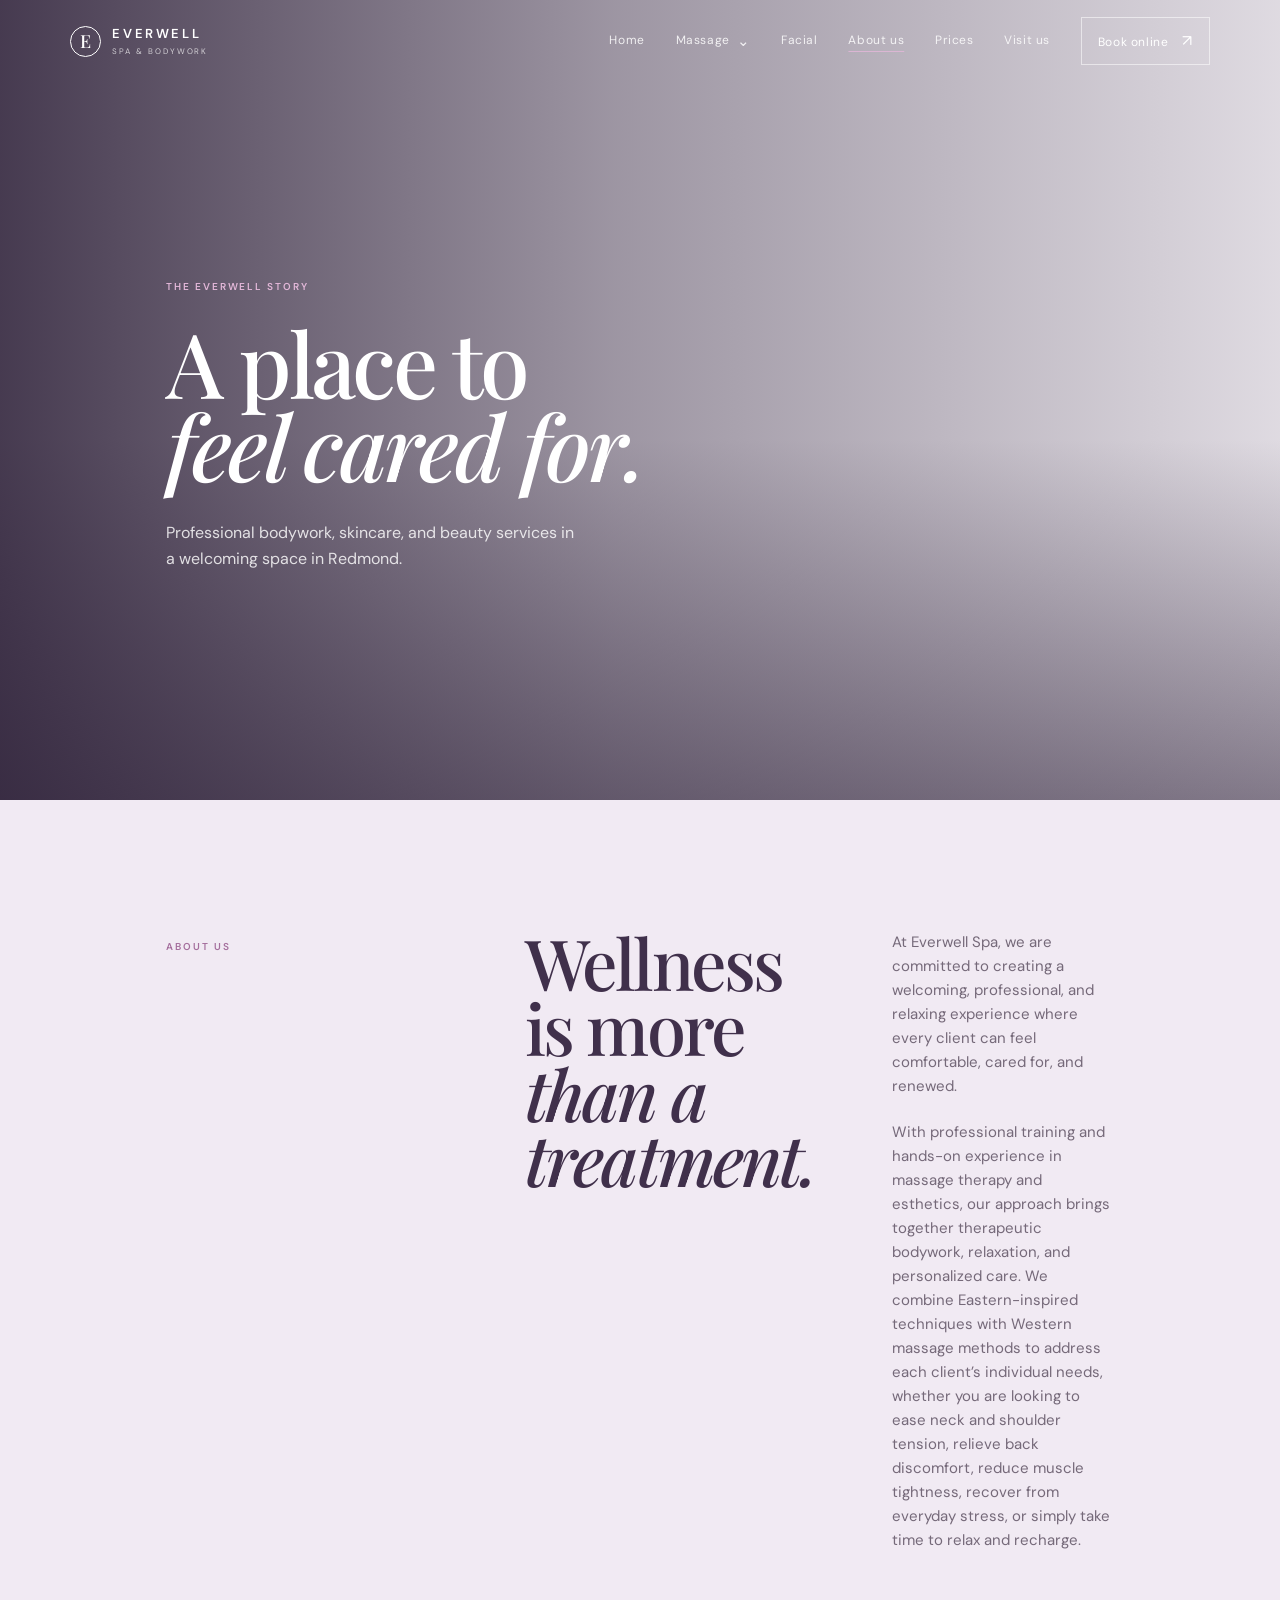
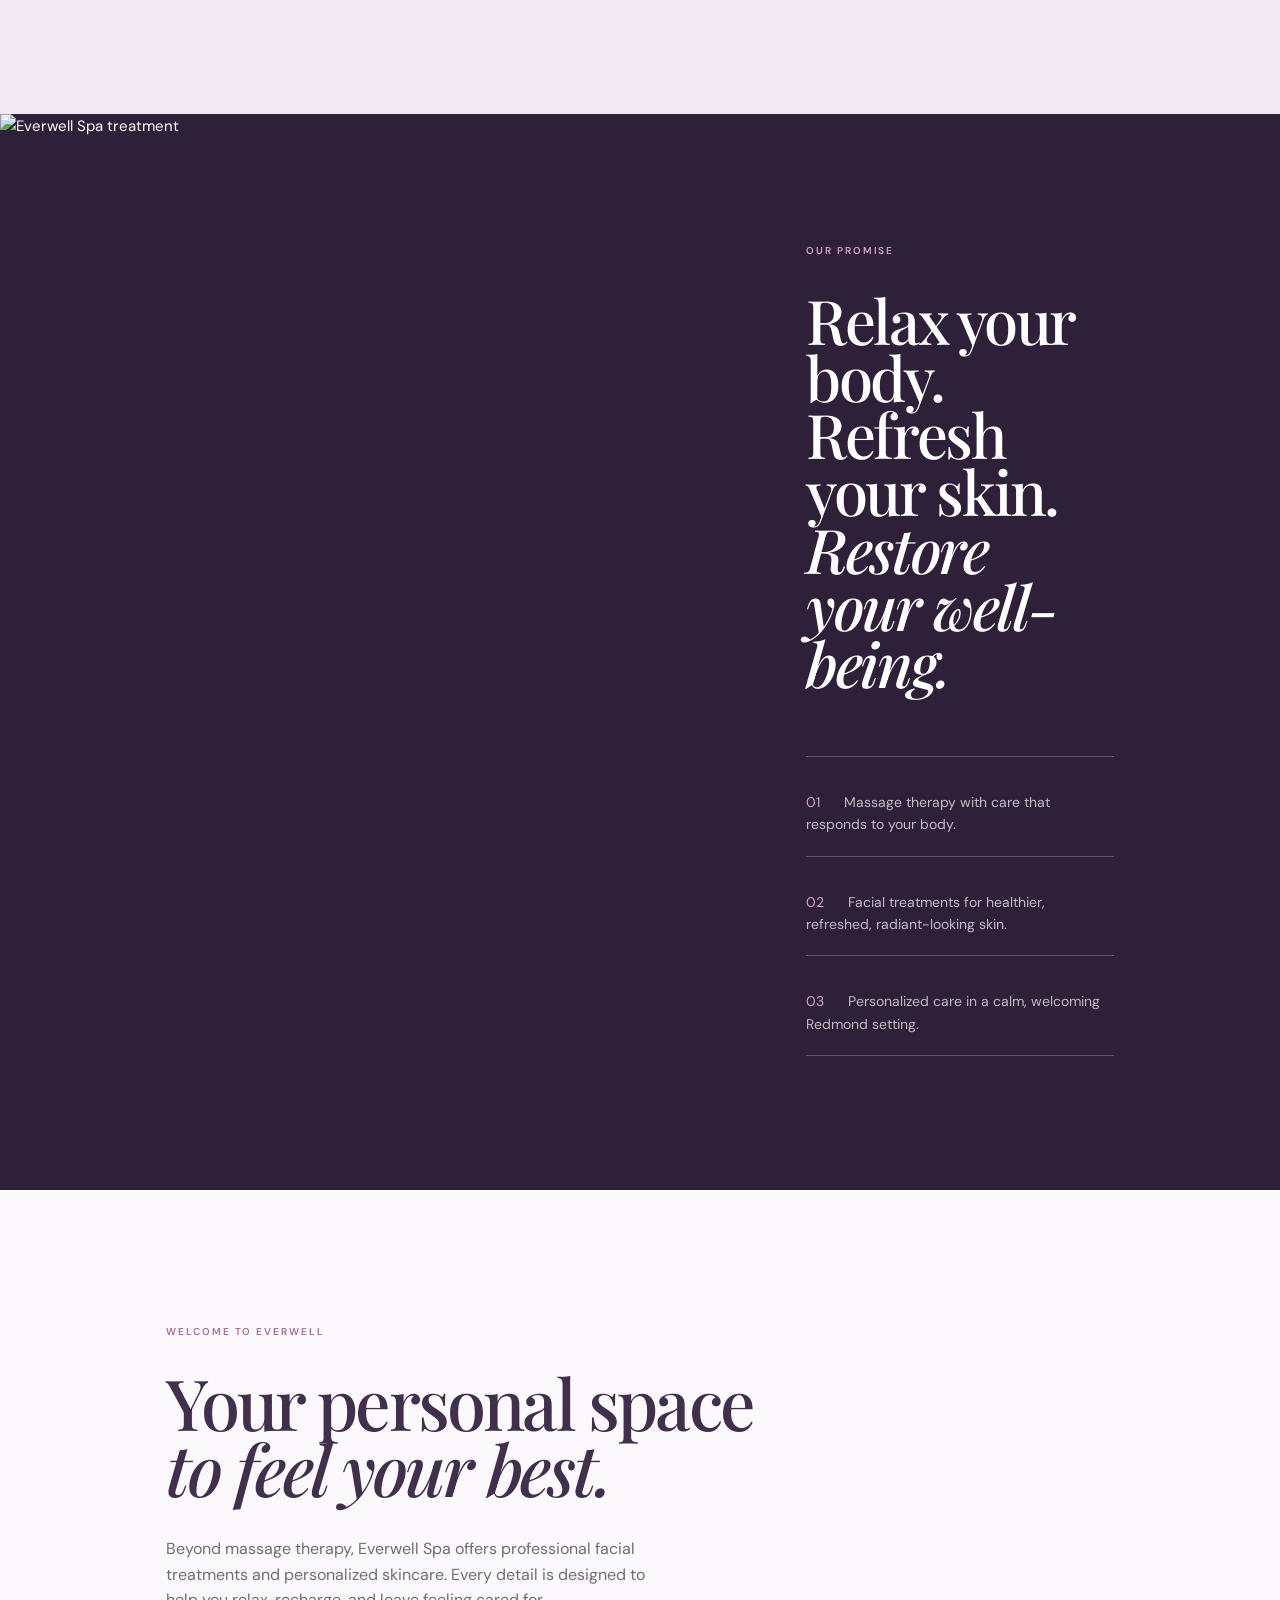
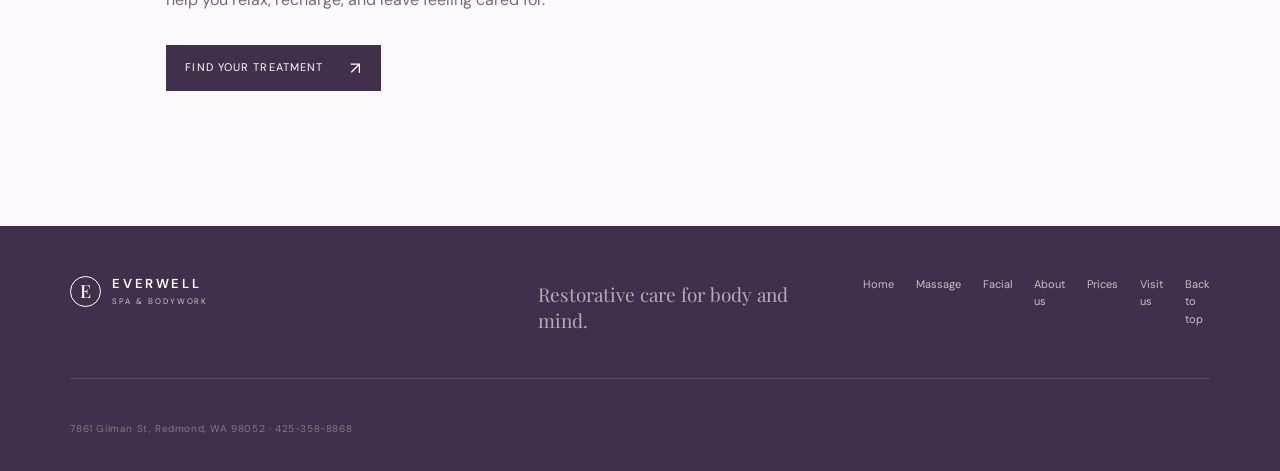
==== commit ac1a3a9a: "Improve local SEO and service content" ====
--- a/about-us.html
+++ b/about-us.html
@@ -1,12 +1,12 @@
 <!doctype html>
 <html lang="en">
-  <head><meta charset="UTF-8" /><meta name="viewport" content="width=device-width, initial-scale=1.0" /><meta name="description" content="Learn about the welcoming, professional care at Everwell Spa." /><title>About us | Everwell Spa</title><link rel="stylesheet" href="styles.css" /></head>
+  <head><meta charset="UTF-8" /><meta name="viewport" content="width=device-width, initial-scale=1.0" /><meta name="description" content="Meet Everwell Spa, a Redmond, WA massage and skincare studio offering personalized care and welcoming clients from nearby Bellevue and the Eastside." /><title>About Everwell Spa | Redmond Massage &amp; Facial Care</title><link rel="canonical" href="https://www.everwellspa.com/about-us.html" /><link rel="stylesheet" href="styles.css" /></head>
   <body class="inner-page">
-    <header class="site-header inner-header" id="top"><a class="brand" href="index.html"><span class="brand-mark">E</span><span><strong>EVERWELL</strong><small>SPA & BODYWORK</small></span></a><button class="menu-toggle" type="button" aria-expanded="false" aria-controls="site-nav" aria-label="Open navigation"><span></span><span></span></button><nav class="site-nav" id="site-nav" aria-label="Primary navigation"><div class="nav-dropdown"><a class="nav-parent" href="massage-bellevue.html" aria-haspopup="true" aria-expanded="false">Massage <span class="nav-chevron">⌄</span></a><div class="dropdown-menu"><a href="massage-bellevue.html">Massage home</a><a href="swedish-massage.html">Swedish Massage</a><a href="deep-tissue-massage.html">Deep Tissue Massage</a><a href="pain-relief-massage.html">Pain Relief Massage</a><a href="massage-bellevue.html#prices">Lomi Lomi Massage</a><a href="massage-bellevue.html#prices">Lymphatic Detox</a></div></div><a href="facial.html">Facial</a><a href="about-us.html">About us</a><a class="nav-book" href="https://book.squareup.com/appointments/l92gg4wokn3pt9/location/LST0HAY66RVN9/services" target="_blank" rel="noreferrer">Book online <span>↗</span></a></nav></header>
+    <header class="site-header inner-header" id="top"><a class="brand" href="index.html"><span class="brand-mark">E</span><span><strong>EVERWELL</strong><small>SPA & BODYWORK</small></span></a><button class="menu-toggle" type="button" aria-expanded="false" aria-controls="site-nav" aria-label="Open navigation"><span></span><span></span></button><nav class="site-nav" id="site-nav" aria-label="Primary navigation"><div class="nav-dropdown"><a class="nav-parent" href="massage-bellevue.html" aria-haspopup="true" aria-expanded="false">Massage <span class="nav-chevron">⌄</span></a><div class="dropdown-menu"><a href="massage-bellevue.html">Massage home</a><a href="swedish-massage.html">Swedish Massage</a><a href="deep-tissue-massage.html">Deep Tissue Massage</a><a href="pain-relief-massage.html">Pain Relief Massage</a><a href="prices.html">Massage prices</a><a href="lymphatic-drainage-massage.html">Lymphatic Drainage</a></div></div><a href="facial.html">Facial</a><a href="about-us.html">About us</a><a class="nav-book" href="https://book.squareup.com/appointments/l92gg4wokn3pt9/location/LST0HAY66RVN9/services" target="_blank" rel="noreferrer">Book online <span>↗</span></a></nav></header>
     <main><section class="page-hero about-hero"><div class="page-hero-image"></div><div class="page-hero-overlay"></div><div class="page-hero-content reveal"><p class="eyebrow">The Everwell story</p><h1>A place to<br /><em>feel cared for.</em></h1><p>Professional bodywork, skincare, and beauty services in a welcoming space in Redmond.</p></div></section>
       <section class="about-story section-pad"><div class="section-label">About us</div><div class="about-copy"><h2>Wellness is more<br /><em>than a treatment.</em></h2><div><p>At Everwell Spa, we are committed to creating a welcoming, professional, and relaxing experience where every client can feel comfortable, cared for, and renewed.</p><p>With professional training and hands-on experience in massage therapy and esthetics, our approach brings together therapeutic bodywork, relaxation, and personalized care. We combine Eastern-inspired techniques with Western massage methods to address each client’s individual needs, whether you are looking to ease neck and shoulder tension, relieve back discomfort, reduce muscle tightness, recover from everyday stress, or simply take time to relax and recharge.</p></div></div></section>
-      <section class="about-values"><div class="about-value-image"><img src="https://static.wixstatic.com/media/cd5d0b_b638ef2383b34567a41d01e601de0f5a~mv2.jpg/v1/fill/w_980,h_720,al_c,q_85,enc_avif,quality_auto/cd5d0b_b638ef2383b34567a41d01e601de0f5a~mv2.jpg" alt="Everwell Spa treatment" loading="lazy" /></div><div class="about-value-content section-pad"><div class="section-label">Our promise</div><h2>Relax your body.<br />Refresh your skin.<br /><em>Restore your well-being.</em></h2><div class="value-lines"><p><b>01</b> Massage therapy with care that responds to your body.</p><p><b>02</b> Facial treatments for healthier, refreshed, radiant-looking skin.</p><p><b>03</b> Eyelash extensions that enhance your natural beauty.</p></div></div></section>
-      <section class="welcome-section section-pad"><div class="section-label">Welcome to Everwell</div><h2>Your personal space<br /><em>to feel your best.</em></h2><p>Beyond massage therapy, Everwell Spa offers professional facial treatments and customized lash services. Every detail is designed to help you relax, restore, and leave feeling renewed.</p><a class="button button-dark" href="https://book.squareup.com/appointments/l92gg4wokn3pt9/location/LST0HAY66RVN9/services" target="_blank" rel="noreferrer">Find your treatment <span>↗</span></a></section></main>
+      <section class="about-values"><div class="about-value-image"><img src="https://static.wixstatic.com/media/cd5d0b_b638ef2383b34567a41d01e601de0f5a~mv2.jpg/v1/fill/w_980,h_720,al_c,q_85,enc_avif,quality_auto/cd5d0b_b638ef2383b34567a41d01e601de0f5a~mv2.jpg" alt="Everwell Spa treatment" loading="lazy" /></div><div class="about-value-content section-pad"><div class="section-label">Our promise</div><h2>Relax your body.<br />Refresh your skin.<br /><em>Restore your well-being.</em></h2><div class="value-lines"><p><b>01</b> Massage therapy with care that responds to your body.</p><p><b>02</b> Facial treatments for healthier, refreshed, radiant-looking skin.</p><p><b>03</b> Personalized care in a calm, welcoming Redmond setting.</p></div></div></section>
+      <section class="welcome-section section-pad"><div class="section-label">Welcome to Everwell</div><h2>Your personal space<br /><em>to feel your best.</em></h2><p>Beyond massage therapy, Everwell Spa offers professional facial treatments and personalized skincare. Every detail is designed to help you relax, recharge, and leave feeling cared for.</p><a class="button button-dark" href="https://book.squareup.com/appointments/l92gg4wokn3pt9/location/LST0HAY66RVN9/services" target="_blank" rel="noreferrer">Find your treatment <span>↗</span></a></section></main>
     <footer class="site-footer"><a class="brand footer-brand" href="index.html"><span class="brand-mark">E</span><span><strong>EVERWELL</strong><small>SPA & BODYWORK</small></span></a><p>Restorative care for body and mind.</p><div class="footer-right"><a href="index.html">Home</a><a href="massage-bellevue.html">Massage</a><a href="facial.html">Facial</a><a href="#top">Back to top</a></div><small class="copyright">7861 Gilman St, Redmond, WA 98052 · 425-358-8868</small></footer><script src="script.js"></script>
   </body>
 </html>
--- a/styles.css
+++ b/styles.css
@@ -24,6 +24,7 @@
 .reveal { opacity: 0; transform: translateY(24px); transition: opacity .75s ease-out, transform .75s ease-out; }.reveal.visible { opacity: 1; transform: none; }
 @media (max-width: 800px) { .site-header { height: 72px; padding: 0 6vw; }.menu-toggle { display: flex; flex-direction: column; gap: 6px; padding: 10px 0 10px 10px; cursor: pointer; }.menu-toggle span { display: block; width: 24px; height: 1px; background: currentColor; transition: transform .25s; }.site-nav { position: absolute; top: 72px; right: 6vw; left: 6vw; padding: 25px; display: none; flex-direction: column; align-items: stretch; gap: 20px; background: var(--paper); color: var(--ink); box-shadow: 0 12px 30px rgba(0,0,0,.12); }.site-nav.open { display: flex; }.nav-dropdown { height: auto; display: block; }.nav-parent { justify-content: space-between; width: 100%; opacity: 1; }.dropdown-menu { position: static; display: none; opacity: 1; visibility: visible; transform: none; box-shadow: none; background: var(--cream); margin-top: 12px; }.nav-dropdown.open .dropdown-menu { display: block; }.dropdown-menu a { padding: 12px 16px; }.nav-book { text-align: center; border-color: var(--ink); }.hero { min-height: 700px; height: 88vh; }.hero-content { margin-left: 8vw; margin-right: 8vw; }.hero h1 { font-size: clamp(3.4rem, 14vw, 5.5rem); }.hero-copy { font-size: 14px; max-width: 300px; }.hero-note { left: 8vw; bottom: 28px; }.scroll-cue { display: none; }.section-pad { padding-left: 8vw; padding-right: 8vw; }.intro { display: block; padding-top: 85px; padding-bottom: 85px; }.intro-copy { margin-top: 45px; }.intro-copy p { margin-top: 28px; font-size: 15px; }.intro-aside { margin-top: 60px; max-width: 230px; }.treatments { padding-top: 85px; }.treatments-head { display: block; padding-bottom: 46px; }.treatments-head > div:last-child { margin-top: 42px; }.treatment-grid { display: block; }.treatment-card { min-height: 540px; margin-bottom: 2px; }.treatment-overlay { padding: 28px 8vw; }.treatment-overlay h3 { font-size: 3rem; }.service-strip { flex-wrap: wrap; padding: 22px 8vw; line-height: 1.4; }.promise { display: block; padding-top: 85px; padding-bottom: 90px; }.promise-image { height: 460px; margin-bottom: 65px; }.promise-content { padding-top: 0; }.promise-lead { font-size: 18px; margin-bottom: 42px; }.visit { display: flex; flex-direction: column-reverse; }.visit-map { min-height: 380px; }.visit-content { padding-top: 82px; padding-bottom: 85px; }.visit-actions { flex-wrap: wrap; margin-top: 32px; gap: 23px; }.site-footer { display: block; padding: 43px 8vw 30px; }.site-footer p { margin: 30px 0; }.footer-right { flex-wrap: wrap; }.copyright { display: block; margin-top: 43px; }.brand strong { font-size: 12px; } }
 @media (prefers-reduced-motion: reduce) { html { scroll-behavior: auto; }.reveal { opacity: 1; transform: none; transition: none; }.treatment-card img, .button { transition: none; } }
+@media (max-width: 800px) { .service-copy,.faq-section { display:block; padding-top:85px; padding-bottom:85px; }.service-copy>div:last-child,.faq-list { margin-top:42px; } }
 @media (max-width: 800px) { .menu-toggle { align-items: flex-end; justify-content: center; width: 44px; height: 44px; }.site-nav { max-height: calc(100vh - 92px); overflow-y: auto; padding: 22px; gap: 8px; box-shadow: 0 18px 35px rgba(45,32,56,.2); }.site-nav > a, .nav-parent { display: flex; align-items: center; min-height: 44px; }.site-nav [aria-current="page"], .nav-parent[data-section-current="true"] { text-decoration-color: var(--copper); }.dropdown-menu { margin-top: 8px; }.dropdown-menu a { display: flex; align-items: center; min-height: 44px; padding: 10px 16px; }.nav-book { justify-content: center; margin-top: 4px; }.footer-right { gap: 10px 22px; }.footer-right a { display: inline-flex; align-items: center; min-height: 44px; } }
 
 /* Shared inner-page layouts */
@@ -35,7 +36,8 @@
 .cta-band { display: flex; align-items: end; justify-content: space-between; gap: 30px; padding: 95px 13vw; background: var(--deep); color: white; }.cta-band .section-label { color: #d6a0c9; }.cta-band h2 { margin-top: 28px; font-size: clamp(3.3rem, 5.2vw, 5rem); }
 .facial-intro { display: grid; grid-template-columns: 1fr 2fr; gap: 5vw; padding-top: 125px; padding-bottom: 110px; background: var(--cream); }.facial-intro-copy h2, .skin-needs h2, .about-story h2, .welcome-section h2 { font-size: clamp(3.1rem, 5.5vw, 5.5rem); }.facial-intro-copy p { max-width: 520px; color: var(--muted); font-size: 16px; margin: 33px 0 0; }.facial-grid { display: grid; grid-template-columns: 1fr 1fr; gap: 2px; padding-left: 8vw; padding-right: 8vw; background: var(--paper); }.facial-grid article { padding-bottom: 52px; }.facial-grid article img { display: block; width: 100%; height: 480px; object-fit: cover; margin-bottom: 26px; }.facial-grid article:nth-child(2n) { padding-top: 110px; }.facial-grid h3 { font: 500 32px var(--serif); margin: 0 0 8px; }.facial-grid h3 em { font-style: italic; }.facial-grid p { max-width: 310px; color: var(--muted); font-size: 14px; margin: 0; }.skin-needs { display: grid; grid-template-columns: 1fr 2fr; gap: 5vw; padding-top: 120px; padding-bottom: 130px; background: var(--cream); }.skin-needs-content ul { columns: 2; padding: 0; margin: 0 0 35px; list-style: none; border-top: 1px solid var(--line); }.skin-needs-content li { border-bottom: 1px solid var(--line); padding: 14px 0; font-size: 14px; break-inside: avoid; }.skin-needs-content li:before { content: '•'; color: var(--copper); margin-right: 10px; }.skin-needs-content > p { color: var(--muted); max-width: 500px; font-size: 14px; }
 .about-story { display: grid; grid-template-columns: 1fr 2fr; gap: 5vw; padding-top: 130px; padding-bottom: 140px; background: var(--cream); }.about-copy { display: grid; grid-template-columns: 1fr 1fr; gap: 6vw; }.about-copy h2 { margin: 0; }.about-copy p { color: var(--muted); font-size: 15px; margin: 0 0 22px; }.about-values { display: grid; grid-template-columns: 1fr 1fr; background: var(--deep); color: white; }.about-value-image { min-height: 650px; }.about-value-image img { width: 100%; height: 100%; object-fit: cover; }.about-value-content { padding-top: 120px; padding-bottom: 120px; }.about-value-content .section-label { color: #d6a0c9; }.about-value-content h2 { font-size: clamp(2.9rem, 4.8vw, 4.8rem); margin-top: 32px; }.value-lines { margin-top: 65px; border-top: 1px solid rgba(255,255,255,.25); }.value-lines p { border-bottom: 1px solid rgba(255,255,255,.25); padding: 20px 0; color: rgba(255,255,255,.7); font-size: 14px; }.value-lines b { color: #d6a0c9; margin-right: 20px; font-weight: 400; }.welcome-section { padding-top: 125px; padding-bottom: 135px; }.welcome-section h2 { margin-top: 30px; }.welcome-section > p { max-width: 490px; color: var(--muted); font-size: 16px; margin: 35px 0 32px; }
-.detail-hero { background-position: center; background-size: cover; }.swedish-detail { background-image: url('https://static.wixstatic.com/media/cd5d0b_62c6dcdee788470e8741163ac56c5c6e~mv2.jpg/v1/fill/w_1600,h_700,al_c,q_80,enc_avif,quality_auto/1751484974657.jpg'); }.deep-detail { background-image: url('https://static.wixstatic.com/media/cd5d0b_0706d866e4174e6b9c46711a4c97f51b~mv2.jpg/v1/fill/w_1600,h_700,al_c,q_80,enc_avif,quality_auto/deep-tissue-massage-shoreline.jpg'); }.pain-detail { background-image: url('https://static.wixstatic.com/media/cd5d0b_f00ed6d5220c4dc69475ea10645d7dd3~mv2.jpg/v1/fill/w_1600,h_700,al_c,q_80,enc_avif,quality_auto/1752543913063.jpg'); }.detail-benefits { padding-top: 120px; padding-bottom: 125px; background: var(--cream); }
+.detail-hero { background-position: center; background-size: cover; }.swedish-detail { background-image: url('https://static.wixstatic.com/media/cd5d0b_62c6dcdee788470e8741163ac56c5c6e~mv2.jpg/v1/fill/w_1600,h_700,al_c,q_80,enc_avif,quality_auto/1751484974657.jpg'); }.deep-detail { background-image: url('https://static.wixstatic.com/media/cd5d0b_0706d866e4174e6b9c46711a4c97f51b~mv2.jpg/v1/fill/w_1600,h_700,al_c,q_80,enc_avif,quality_auto/deep-tissue-massage-shoreline.jpg'); }.pain-detail { background-image: url('https://static.wixstatic.com/media/cd5d0b_f00ed6d5220c4dc69475ea10645d7dd3~mv2.jpg/v1/fill/w_1600,h_700,al_c,q_80,enc_avif,quality_auto/1752543913063.jpg'); }.lymphatic-detail { background-image:url('https://static.wixstatic.com/media/cd5d0b_b638ef2383b34567a41d01e601de0f5a~mv2.jpg/v1/fill/w_1600,h_900,al_c,q_85,enc_avif,quality_auto/cd5d0b_b638ef2383b34567a41d01e601de0f5a~mv2.jpg'); }.detail-benefits { padding-top: 120px; padding-bottom: 125px; background: var(--cream); }
+.service-copy,.faq-section { display:grid; grid-template-columns:.8fr 1.2fr; gap:9vw; padding-top:110px; padding-bottom:120px; }.service-copy h2,.faq-section h2 { margin-top:30px; font-size:clamp(3rem,5vw,5rem); }.service-copy>div:last-child p { color:var(--muted); font-size:16px; max-width:650px; margin:0 0 22px; }.service-copy a,.faq-list a { text-decoration:underline; text-underline-offset:3px; }.faq-section { background:var(--cream); }.faq-list { border-top:1px solid var(--line); }.faq-list details { border-bottom:1px solid var(--line); padding:20px 0; }.faq-list summary { cursor:pointer; font:500 21px/1.3 var(--serif); }.faq-list p { color:var(--muted); max-width:620px; margin:16px 0 4px; }
 .price-hero .page-hero-image { background-image: url('https://static.wixstatic.com/media/11062b_ef638a1bfa2f4cfe912e440c74a0d75c~mv2.jpg/v1/fill/w_1800,h_1100,al_c,q_85,enc_avif,quality_auto/11062b_ef638a1bfa2f4cfe912e440c74a0d75c~mv2.jpg'); }.price-intro { display: grid; grid-template-columns: 1fr 1fr; gap: 8vw; margin: 45px 0 65px 25%; align-items: end; }.price-intro h2 { font-size: clamp(3rem, 5vw, 5rem); }.price-intro p { max-width: 420px; color: var(--muted); font-size: 15px; margin: 0; }.standalone-prices .price-list { margin-top: 0; }.price-notes { display: grid; grid-template-columns: 1fr 2fr; gap: 5vw; padding-top: 110px; padding-bottom: 125px; background: var(--cream); }.price-notes h2 { margin-top: 27px; font-size: clamp(3rem, 5vw, 5rem); }.price-note-grid { display: grid; grid-template-columns: repeat(3, 1fr); gap: 2vw; border-top: 1px solid var(--line); }.price-note-grid article { border-bottom: 1px solid var(--line); padding: 22px 0 28px; }.price-note-grid h3 { font-size: 15px; margin: 0 0 12px; }.price-note-grid p { color: var(--muted); font-size: 13px; margin: 0; }
 .price-hero .page-hero-image { background-image: url('https://static.wixstatic.com/media/11062b_132ee88e47e44f83a93686dcce38251a~mv2.jpg/v1/fill/w_1800,h_1100,al_c,q_85,enc_avif,quality_auto/%E7%83%AD%E7%9F%B3%E6%8C%89%E6%91%A9%E8%AA%B2%E7%A8%8B.jpg'); }.price-notes > div:first-child img { display: block; width: 100%; max-width: 280px; aspect-ratio: 3 / 2; object-fit: cover; margin-top: 48px; }.price-note-grid article { min-height: 125px; }
 @media (max-width: 800px) { .page-hero, .detail-hero { min-height: 700px; height: 88vh; }.page-hero-content { margin: 0 8vw; padding-top: 50px; }.page-hero h1, .detail-hero h1 { font-size: clamp(3.4rem, 14vw, 5.5rem); }.page-hero-content > p:last-of-type { max-width: 320px; font-size: 14px; }.benefit-section, .service-menu, .local-massage, .price-section, .facial-intro, .skin-needs, .about-story, .welcome-section, .price-notes { padding-top: 85px; padding-bottom: 85px; }.benefit-grid, .price-list { margin-left: 0; }.benefit-grid { display: block; margin-top: 45px; }.benefit-grid article { padding-bottom: 35px; }.service-menu, .local-massage { display: block; }.service-menu h2 { margin: 32px 0 35px; }.service-links a { font-size: 19px; }.local-massage-topics { margin-top: 48px; }.local-massage-topics h3 { font-size: 23px; }.price-intro { display: block; margin: 43px 0 45px; }.price-intro p { margin-top: 28px; }.price-row { align-items: start; padding: 19px 0; }.price-row strong { font-size: 16px; }.price-row strong small { display: block; margin-top: 2px; }.price-notes { display: block; }.price-notes h2 { margin-bottom: 43px; }.price-note-grid { display: block; }.price-note-grid article { padding: 19px 0 24px; }.cta-band { display: block; padding: 75px 8vw; }.cta-band .button { margin-top: 30px; }.facial-intro, .skin-needs, .about-story { display: block; }.facial-intro-copy, .skin-needs-content, .about-copy { margin-top: 43px; }.facial-grid { display: block; padding: 0 8vw; }.facial-grid article, .facial-grid article:nth-child(2n) { padding-top: 0; padding-bottom: 50px; }.facial-grid article img { height: 430px; }.skin-needs-content ul { columns: 1; }.about-copy { display: block; }.about-copy h2 { margin-bottom: 35px; }.about-values { display: block; }.about-value-image { min-height: 400px; }.about-value-content { padding-top: 85px; padding-bottom: 85px; }.value-lines { margin-top: 45px; } }
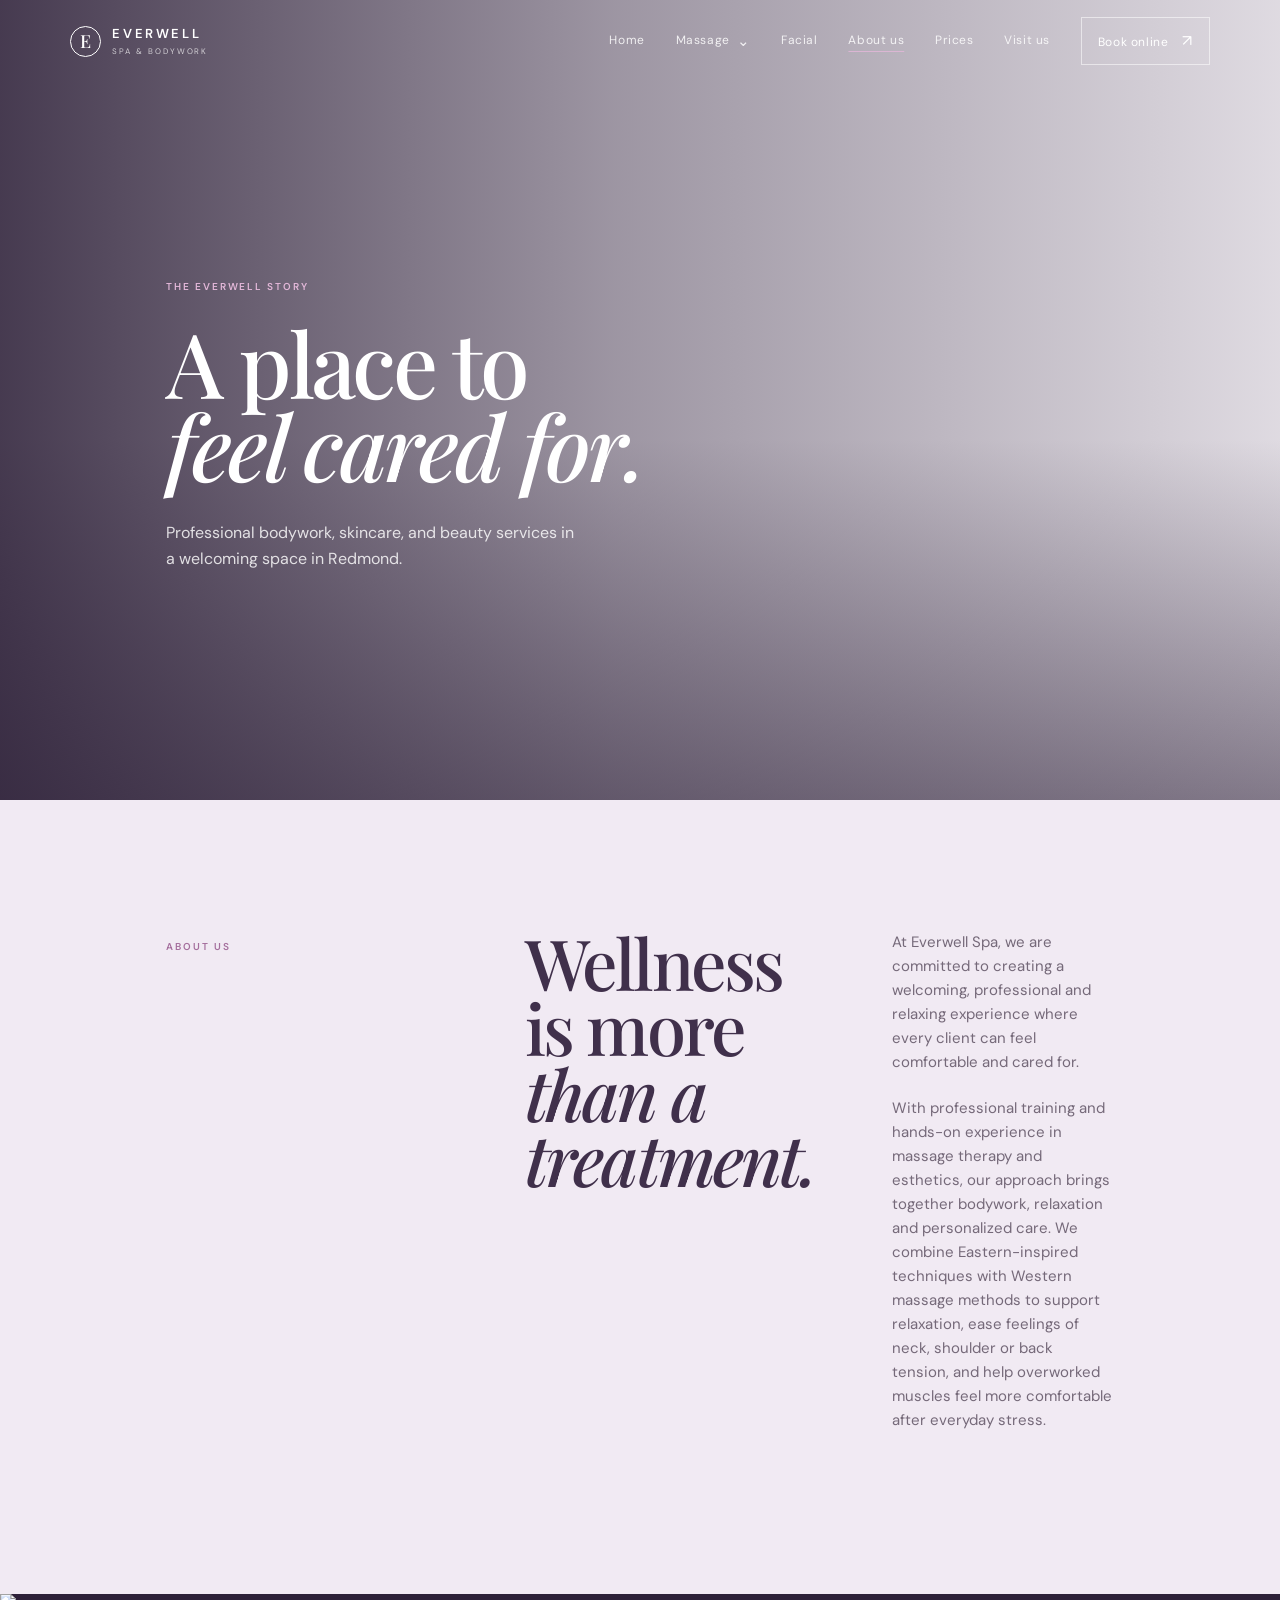
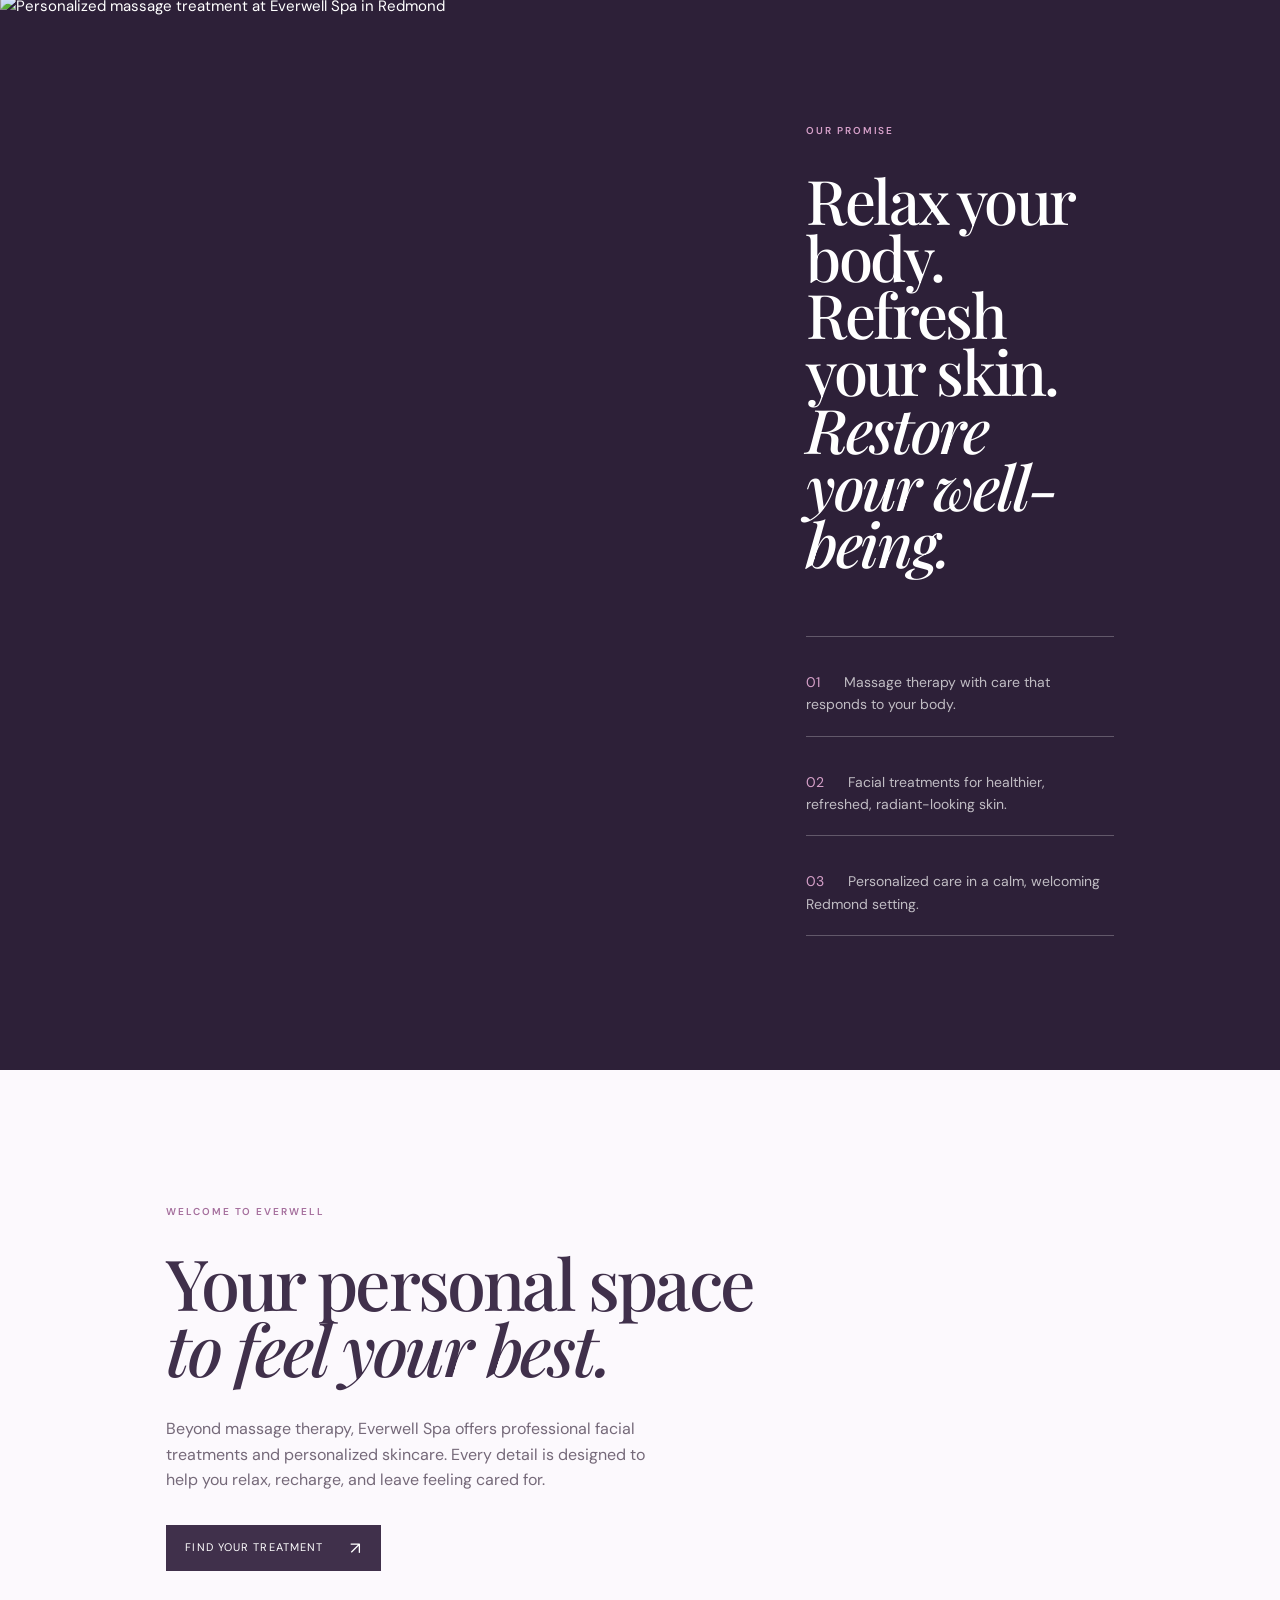
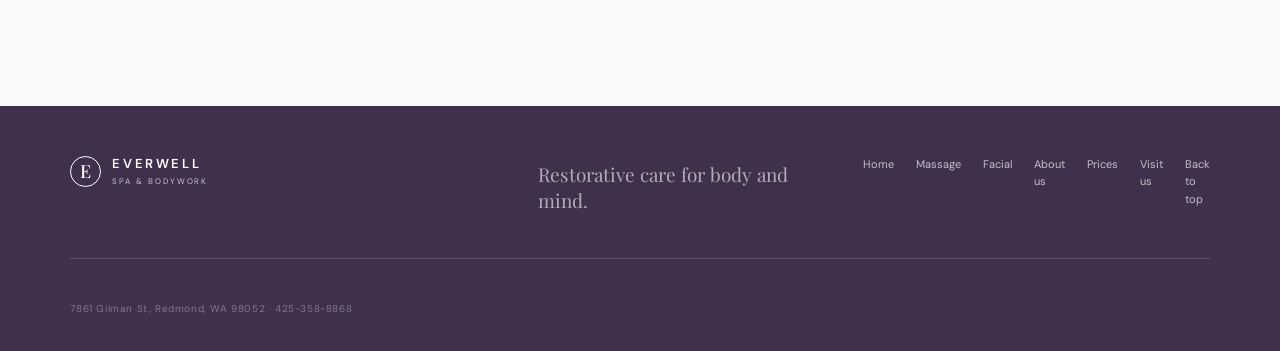
==== commit 919d8033: "Optimize Everwell Spa local SEO" ====
--- a/about-us.html
+++ b/about-us.html
@@ -1,12 +1,12 @@
 <!doctype html>
 <html lang="en">
-  <head><meta charset="UTF-8" /><meta name="viewport" content="width=device-width, initial-scale=1.0" /><meta name="description" content="Meet Everwell Spa, a Redmond, WA massage and skincare studio offering personalized care and welcoming clients from nearby Bellevue and the Eastside." /><title>About Everwell Spa | Redmond Massage &amp; Facial Care</title><link rel="canonical" href="https://www.everwellspa.com/about-us.html" /><link rel="stylesheet" href="styles.css" /></head>
+  <head><meta charset="UTF-8" /><meta name="viewport" content="width=device-width, initial-scale=1.0" /><meta name="description" content="Meet Everwell Spa, a Redmond, WA studio for personalized massage and facial care. Learn about our approach, explore services and book online." /><title>About Everwell Spa | Redmond Massage &amp; Facial Care</title><link rel="canonical" href="https://www.everwellspa.com/about-us.html" /><meta property="og:type" content="website" /><meta property="og:title" content="About Everwell Spa | Redmond Massage &amp; Facial Care" /><meta property="og:description" content="Learn about personalized massage and facial care at Everwell Spa in Redmond, WA." /><meta property="og:url" content="https://www.everwellspa.com/about-us.html" /><meta property="og:site_name" content="Everwell Spa" /><link rel="stylesheet" href="styles.css" /></head>
   <body class="inner-page">
-    <header class="site-header inner-header" id="top"><a class="brand" href="index.html"><span class="brand-mark">E</span><span><strong>EVERWELL</strong><small>SPA & BODYWORK</small></span></a><button class="menu-toggle" type="button" aria-expanded="false" aria-controls="site-nav" aria-label="Open navigation"><span></span><span></span></button><nav class="site-nav" id="site-nav" aria-label="Primary navigation"><div class="nav-dropdown"><a class="nav-parent" href="massage-bellevue.html" aria-haspopup="true" aria-expanded="false">Massage <span class="nav-chevron">⌄</span></a><div class="dropdown-menu"><a href="massage-bellevue.html">Massage home</a><a href="swedish-massage.html">Swedish Massage</a><a href="deep-tissue-massage.html">Deep Tissue Massage</a><a href="pain-relief-massage.html">Pain Relief Massage</a><a href="prices.html">Massage prices</a><a href="lymphatic-drainage-massage.html">Lymphatic Drainage</a></div></div><a href="facial.html">Facial</a><a href="about-us.html">About us</a><a class="nav-book" href="https://book.squareup.com/appointments/l92gg4wokn3pt9/location/LST0HAY66RVN9/services" target="_blank" rel="noreferrer">Book online <span>↗</span></a></nav></header>
-    <main><section class="page-hero about-hero"><div class="page-hero-image"></div><div class="page-hero-overlay"></div><div class="page-hero-content reveal"><p class="eyebrow">The Everwell story</p><h1>A place to<br /><em>feel cared for.</em></h1><p>Professional bodywork, skincare, and beauty services in a welcoming space in Redmond.</p></div></section>
-      <section class="about-story section-pad"><div class="section-label">About us</div><div class="about-copy"><h2>Wellness is more<br /><em>than a treatment.</em></h2><div><p>At Everwell Spa, we are committed to creating a welcoming, professional, and relaxing experience where every client can feel comfortable, cared for, and renewed.</p><p>With professional training and hands-on experience in massage therapy and esthetics, our approach brings together therapeutic bodywork, relaxation, and personalized care. We combine Eastern-inspired techniques with Western massage methods to address each client’s individual needs, whether you are looking to ease neck and shoulder tension, relieve back discomfort, reduce muscle tightness, recover from everyday stress, or simply take time to relax and recharge.</p></div></div></section>
-      <section class="about-values"><div class="about-value-image"><img src="https://static.wixstatic.com/media/cd5d0b_b638ef2383b34567a41d01e601de0f5a~mv2.jpg/v1/fill/w_980,h_720,al_c,q_85,enc_avif,quality_auto/cd5d0b_b638ef2383b34567a41d01e601de0f5a~mv2.jpg" alt="Everwell Spa treatment" loading="lazy" /></div><div class="about-value-content section-pad"><div class="section-label">Our promise</div><h2>Relax your body.<br />Refresh your skin.<br /><em>Restore your well-being.</em></h2><div class="value-lines"><p><b>01</b> Massage therapy with care that responds to your body.</p><p><b>02</b> Facial treatments for healthier, refreshed, radiant-looking skin.</p><p><b>03</b> Personalized care in a calm, welcoming Redmond setting.</p></div></div></section>
+    <header class="site-header inner-header" id="top"><a class="brand" href="index.html"><span class="brand-mark">E</span><span><strong>EVERWELL</strong><small>SPA & BODYWORK</small></span></a><button class="menu-toggle" type="button" aria-expanded="false" aria-controls="site-nav" aria-label="Open navigation"><span></span><span></span></button><nav class="site-nav" id="site-nav" aria-label="Primary navigation"><div class="nav-dropdown"><a class="nav-parent" href="massage-redmond.html" aria-haspopup="true" aria-expanded="false">Massage <span class="nav-chevron">⌄</span></a><div class="dropdown-menu"><a href="massage-redmond.html">Massage home</a><a href="swedish-massage.html">Swedish Massage</a><a href="deep-tissue-massage.html">Deep Tissue Massage</a><a href="pain-relief-massage.html">Pain Relief Massage</a><a href="prices.html">Massage prices</a><a href="lymphatic-drainage-massage.html">Lymphatic Drainage</a></div></div><a href="facial.html">Facial</a><a href="about-us.html">About us</a><a href="contact.html">Contact</a><a class="nav-book" href="https://book.squareup.com/appointments/l92gg4wokn3pt9/location/LST0HAY66RVN9/services" target="_blank" rel="noreferrer">Book online <span>↗</span></a></nav></header>
+    <main><section class="page-hero about-hero"><div class="page-hero-image" role="img" aria-label="Everwell Spa treatment space in Redmond"></div><div class="page-hero-overlay"></div><div class="page-hero-content reveal"><p class="eyebrow">The Everwell story</p><h1>A place to<br /><em>feel cared for.</em></h1><p>Professional bodywork, skincare, and beauty services in a welcoming space in Redmond.</p></div></section>
+      <section class="about-story section-pad"><div class="section-label">About us</div><div class="about-copy"><h2>Wellness is more<br /><em>than a treatment.</em></h2><div><p>At Everwell Spa, we are committed to creating a welcoming, professional and relaxing experience where every client can feel comfortable and cared for.</p><p>With professional training and hands-on experience in massage therapy and esthetics, our approach brings together bodywork, relaxation and personalized care. We combine Eastern-inspired techniques with Western massage methods to support relaxation, ease feelings of neck, shoulder or back tension, and help overworked muscles feel more comfortable after everyday stress.</p></div></div></section>
+      <section class="about-values"><div class="about-value-image"><img src="https://static.wixstatic.com/media/cd5d0b_b638ef2383b34567a41d01e601de0f5a~mv2.jpg/v1/fill/w_980,h_720,al_c,q_85,enc_avif,quality_auto/cd5d0b_b638ef2383b34567a41d01e601de0f5a~mv2.jpg" alt="Personalized massage treatment at Everwell Spa in Redmond" loading="lazy" /></div><div class="about-value-content section-pad"><div class="section-label">Our promise</div><h2>Relax your body.<br />Refresh your skin.<br /><em>Restore your well-being.</em></h2><div class="value-lines"><p><b>01</b> Massage therapy with care that responds to your body.</p><p><b>02</b> Facial treatments for healthier, refreshed, radiant-looking skin.</p><p><b>03</b> Personalized care in a calm, welcoming Redmond setting.</p></div></div></section>
       <section class="welcome-section section-pad"><div class="section-label">Welcome to Everwell</div><h2>Your personal space<br /><em>to feel your best.</em></h2><p>Beyond massage therapy, Everwell Spa offers professional facial treatments and personalized skincare. Every detail is designed to help you relax, recharge, and leave feeling cared for.</p><a class="button button-dark" href="https://book.squareup.com/appointments/l92gg4wokn3pt9/location/LST0HAY66RVN9/services" target="_blank" rel="noreferrer">Find your treatment <span>↗</span></a></section></main>
-    <footer class="site-footer"><a class="brand footer-brand" href="index.html"><span class="brand-mark">E</span><span><strong>EVERWELL</strong><small>SPA & BODYWORK</small></span></a><p>Restorative care for body and mind.</p><div class="footer-right"><a href="index.html">Home</a><a href="massage-bellevue.html">Massage</a><a href="facial.html">Facial</a><a href="#top">Back to top</a></div><small class="copyright">7861 Gilman St, Redmond, WA 98052 · 425-358-8868</small></footer><script src="script.js"></script>
+    <footer class="site-footer"><a class="brand footer-brand" href="index.html"><span class="brand-mark">E</span><span><strong>EVERWELL</strong><small>SPA & BODYWORK</small></span></a><p>Restorative care for body and mind.</p><div class="footer-right"><a href="index.html">Home</a><a href="massage-redmond.html">Massage</a><a href="facial.html">Facial</a><a href="#top">Back to top</a></div><small class="copyright">7861 Gilman St, Redmond, WA 98052 · 425-358-8868</small></footer><script src="script.js"></script>
   </body>
 </html>
